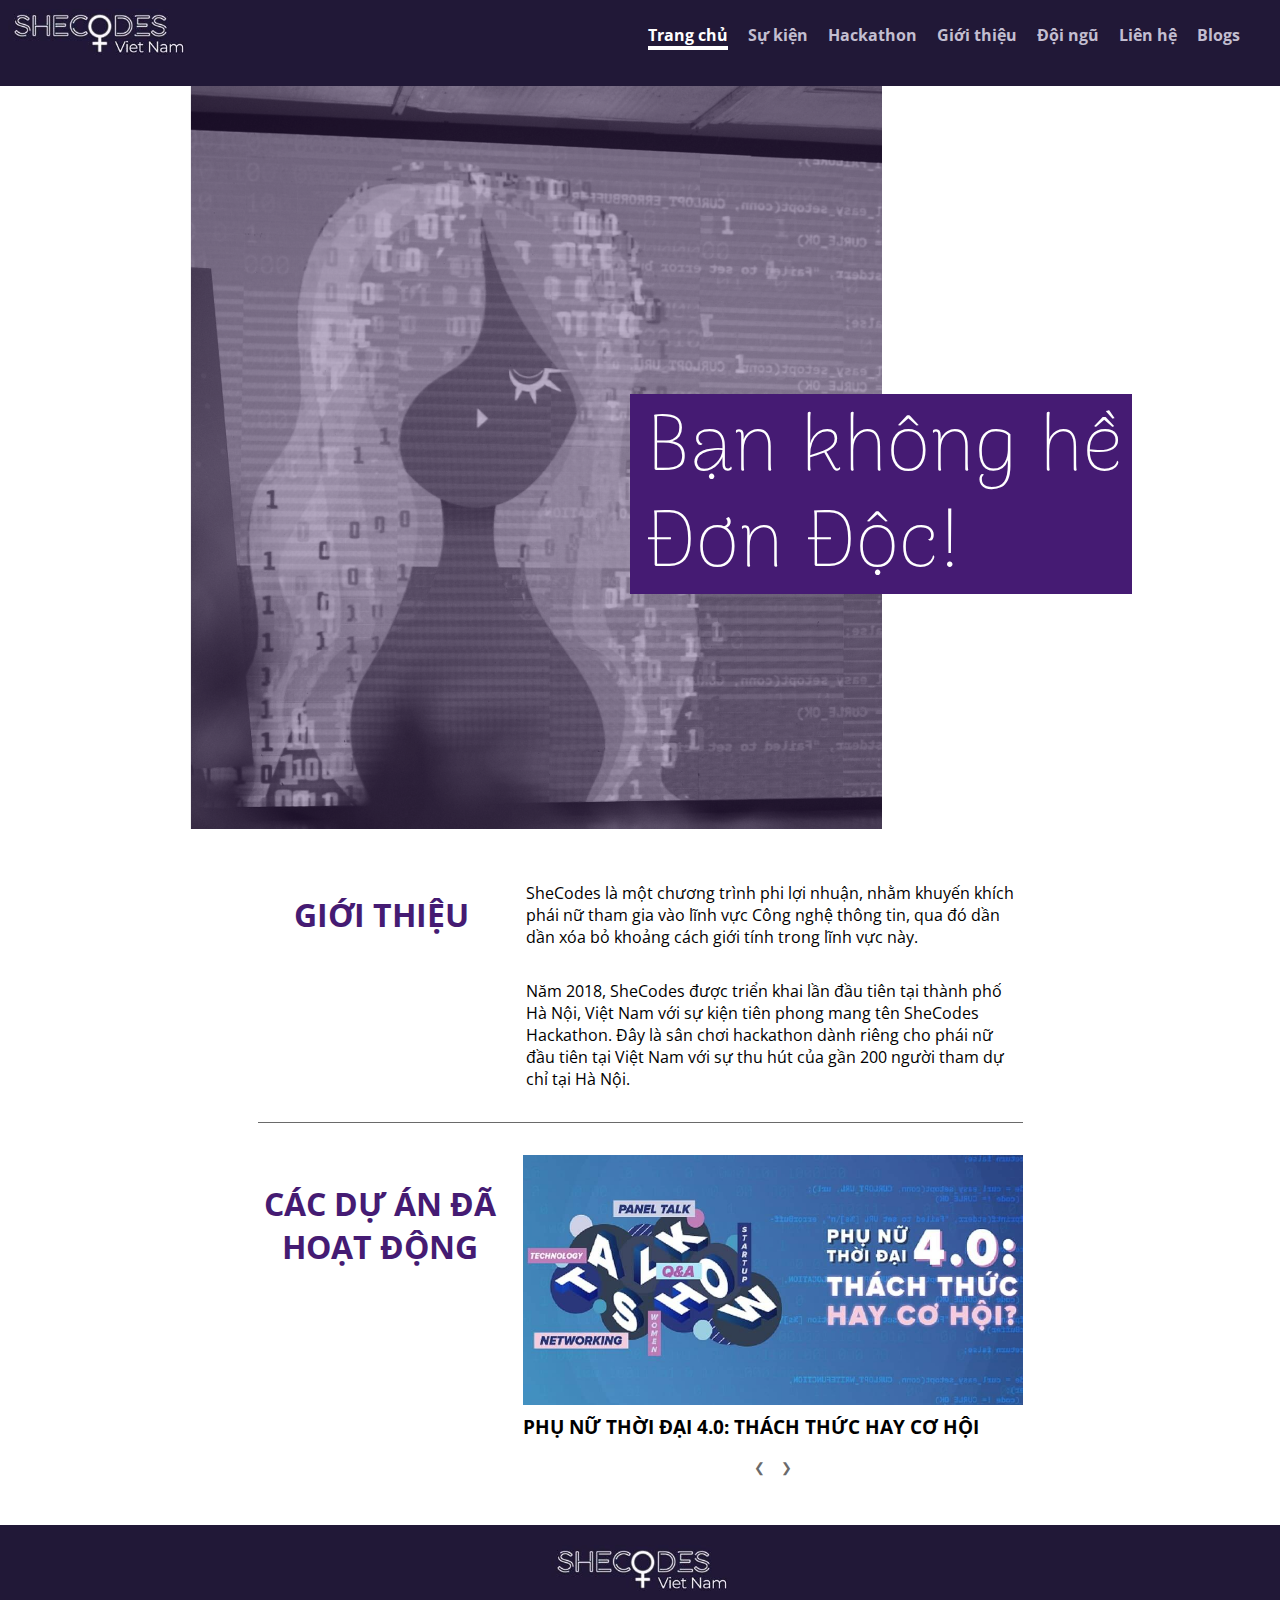
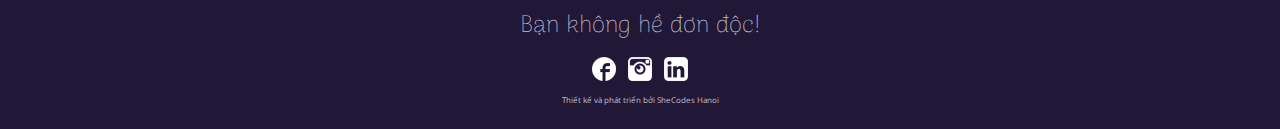
==== index.html @ 47c0db8f "SheCodes Homepage and Hackathon page" ====
<!DOCTYPE html>
<html lang="vi">
  <head>
    <meta charset="UTF-8">
    <meta name="author" content="SheCodes Vietnam">
    <meta name="description" content="SheCodes là một chương trình phi lợi nhuận, nhằm khuyến khích phái nữ tham gia vào lĩnh vực Công nghệ thông tin, qua đó dần dần xóa bỏ khoảng cách giới tính trong lĩnh vực này."> 
    <meta property="og:image" content="images/logo/logo_shecodesgirl.png">
    <meta property="og:description" content="SheCodes là một chương trình phi lợi nhuận, nhằm khuyến khích phái nữ tham gia vào lĩnh vực Công nghệ thông tin, qua đó dần dần xóa bỏ khoảng cách giới tính trong lĩnh vực này.">
    <meta property="og:title" content="SheCodes Vietnam">
    <meta name="viewport" content="width=device-width, initial-scale=1.0">
    <title>SheCodes Vietnam</title>
    <link rel="icon" href="images/logo/logo_shecodesgirl.ico" type="image/x-icon">
    <link rel="icon" href="images/logo/logo_shecodesgirl.ico" type="image/x-icon">
    <link rel="stylesheet" href="styles/styles.css">
    <link rel="stylesheet" href="styles/homepage/index.css">
    <link href="https://fonts.googleapis.com/css?family=Open+Sans:400,600,700&amp;display=swap" rel="stylesheet">
    <link href="https://fonts.googleapis.com/css?family=Arima+Madurai&display=swap" rel="stylesheet">
  </head>
  <body>
    <header>
      <img src="images/logo/logo-white.png" alt="SheCodes Logo">
      <nav role="navigation">
        <div class="menu-icon">
          <div class="menu-icon__bar"></div>
          <div class="menu-icon__bar"></div>
          <div class="menu-icon__bar"></div>
        </div>
        <ul class="menu">
          <li class="menu__item"><a href="#">Trang chủ</a></li>
          <li class="menu__item"><a href="">Sự kiện</a></li>
          <li class="menu__item"><a href="hackathon.html">Hackathon</a></li>
          <li class="menu__item"><a href="">Giới thiệu</a></li>
          <li class="menu__item"><a href="">Đội ngũ</a></li>
          <li class="menu__item"><a href="">Liên hệ</a></li>
          <li class="menu__item"><a href="">Blogs</a></li>
        </ul>
      </nav>
    </header>
    <main>
      <div class="quick-intro">
        <picture class="quick-intro__image">
          <source media="(max-width: 320px)" srcset="images/homepage/introduction/introduction-320w.png">
          <source media="(min-width: 321px)" srcset="images/homepage/introduction/introduction.png">
          <img src="images/homepage/introduction/introduction.png" alt="She thinks of code">
        </picture>
        <h1 class="quick-intro__header">Bạn không hề Đơn Độc!</h1>
      </div>
      <article>
        <h2>GIỚI THIỆU</h2>
        <p>SheCodes là một chương trình phi lợi nhuận, nhằm khuyến khích phái nữ tham gia vào lĩnh vực Công nghệ thông tin, qua đó dần dần xóa bỏ khoảng cách giới tính trong lĩnh vực này.</p>
        <p>Năm 2018, SheCodes được triển khai lần đầu tiên tại thành phố Hà Nội, Việt Nam với sự kiện tiên phong mang tên SheCodes Hackathon. Đây là sân chơi hackathon dành riêng cho phái nữ đầu tiên tại Việt Nam với sự thu hút của gần 200 người tham dự chỉ tại Hà Nội.</p>
      </article>
      <article aria-live="assertive" aria-atomic="true">
        <h2>CÁC DỰ ÁN ĐÃ HOẠT ĐỘNG</h2>
        <div class="slide-container" role="alert" aria-relevant="all">
          <div class="event-container">
            <div class="event active" aria-disabled="false">
              <img src="images/homepage/previous-events/talkshow_hanoi.jpg" alt="Talkshow Hanoi">
              <h3>PHỤ NỮ THỜI ĐẠI 4.0: THÁCH THỨC HAY CƠ HỘI</h3>
            </div>
            <div class="event" aria-disabled="true">
              <img src="images/homepage/previous-events/shecodes2018.png" alt="SheCodes Hackathon 2018">
              <h3>SHECODES HACKATHON 2018</h3>
            </div>
          </div>
          <div class="button-container">
            <button class="left">&#10094;</button>
            <button class="right">&#10095;</button>
          </div>
        </div>
      </article>
    </main>
    <footer>
      <img src="images/logo/logo-white.png" alt="SheCodes Logo">
      <h1>Bạn không hề đơn độc!</h1>
      <div>
        <a href="https://www.facebook.com/shecodesvietnam/" target="_blank"><img src="images/follow-us/facebook.png" alt="Follow Facebook"></a>
        <a href="https://www.instagram.com/shecodes.vietnam/?hl=en" target="_blank"><img src="images/follow-us/instagram.png" alt="Follow Instagram"></a>
        <a href="https://www.linkedin.com/company/shecodeshackathon/" target="_blank"><img src="images/follow-us/linkedin.png" alt="Follow LinkedIn"></a>
      </div>
      <p>Thiết kế và phát triển bởi SheCodes Hanoi</p>
    </footer>
    <script src="scripts/homepage/indexSlide.js" async></script>
    <script src="scripts/indexToggleMenu.js" async></script>
  </body>
</html>
---- styles/styles.css ----
@import url("https://fonts.googleapis.com/css?family=Lato");
@import url('https://fonts.googleapis.com/css?family=Arima+Madurai&display=swap');

body {
  margin: 0 0 0 0;
  font-family: 'Open Sans';
}

header {
  position: fixed;
  top: 0em;
  width: 100%;
  padding: 0.5rem;
  background-color: rgb(33, 24, 55);
}

nav {
  float: right;
  margin-right: 0.5em;
}

.menu-icon {
  margin-top: 0.5em;
  border: none;
  outline: none;
  background-color: inherit;
  font-family: inherit;
  margin: 0 1rem 0 0;
  z-index: 1000;
}

.menu-icon__bar {
  width: 30px;
  height: 5px;
  background-color: rgb(195, 190, 208);
  margin: 6px 0;
}

.menu {
  display: none;
  position: absolute;
  margin-top: 2.5em;
  margin-left: -18em;
  list-style-type: none;
  background-color: rgb(33, 24, 55);
  width: 100%;
  height: 100vh;
  padding: 1em 0 1em 1.5em;
}

.menu .menu__item {
  margin-bottom: 0.7rem;
}

.menu a {
  text-decoration: none;
  font-weight: bold;
  color: rgb(195, 190, 208);
}

.menu a[href="#"] {
  color: #ffffff;
  border-bottom: 0.3em solid #ffffff;
}

picture, img {
  max-width: 100%;
}

main {
  margin-top: 20px;
}

h1 {
  font-size: 2.5rem;
  font-family: 'Arima Madurai';
  font-weight: lighter;
  line-height: 1.2em;
  font-size: 2.5rem;
}

.quick-intro__header {
  position: absolute;
  margin-left: 0.4em;
  margin-top: -2em;
  background-color: #451B73;
  color: #ffffff;
  width: 80%;
  padding: 0.1em 0 0 0.2em;
  z-index: -1;
}

.quick-intro__image {
  position: relative;
  z-index: -2;
}

article {
  padding: 2em 0em 1em 0em;
  border-bottom: 1px solid #6A6A6A;
  width: 85%;
  margin: 0px auto;
}

article h2 {
  text-align: center;
  font-size: 2rem;
  color: #451B73;
}

article:last-child {
  border-bottom: none;
}

footer {
  background-color: rgb(33, 24, 55);
  text-align: center;
  padding: 1.2em 0 1em 0;
  color: rgb(195, 190, 208);
  margin-top: 2em;
}

footer h1 {
  font-size: 1.5rem;
}

footer p {
  font-size: 0.5em;
}

footer div {
  word-spacing: 0.5em;
}

@media screen and (max-width: 240px) {
  .quick-intro__header {
    font-size: 2rem;
  }
}

@media screen and (min-width: 375px) {
  .quick-intro__header {
    font-size: 3rem;
  }
}

@media screen and (min-width: 610px) {
  .quick-intro__header {
    font-size: 4rem;
  }
}

@media screen and (min-width: 690px) {
  .quick-intro__header {
    width: 38%;
    font-size: 5rem;
    margin-top: -5.5em;
    margin-left: 5.5em;
  }
}

@media screen and (min-width: 720px) {
  .menu {
    font-size: 0.7rem;
  }

  main {
    width: 720px;
    margin: 0 auto 0 auto;
  }

  article {
    display: grid;
    grid-template-columns: 1fr 2fr;
    column-gap: 20px;
  }

  article p {
    grid-column: 2;
  }

  .menu-icon {
    clear: right;
    display: none;
  }

  .menu {
    display: block;
    position: static;
    float: right;
    height: 100%;
    margin-left: 0em;
    margin-top: 0em;
  }

  .menu__item {
    display: inline;
    margin-right: 1em;
  }
}

@media screen and (min-width: 900px) {
  .menu {
    font-size: 1rem;
  }

  main {
    width: 900px;
    margin: 0 auto 0 auto;
  }
}
---- styles/homepage/index.css ----
.event {
  display: none;
  height: 14em;
}

.event * {
  display: block;
  margin: 0 auto 0 auto;
  max-width: 100%;
  width: 500px;
}

.event h3 {
  margin-top: 0.5em;
}

.active {
  display: block;
}

.button-container {
  text-align: center;
  margin-top: 0em;
}

.button-container button {
  background-color: #ffffff;
  outline: none;
  border: none;
  color: #6A6A6A;
}

@media screen and (max-width: 240px) {
  .button-container {
    margin-top: 1em;
  }
}

@media screen and (max-width: 400px) {
  .event img {
    height: 150px;
  }
}

@media screen and (min-width: 401px) {
  .event img {
    height: 200px;
  }

  .button-container {
    padding-top: 2.5em;
  }
}

@media screen and (min-width: 500px) {
  .event img {
    height: 250px;
  }

  .button-container button {
    margin-top: 3em;
  }
}
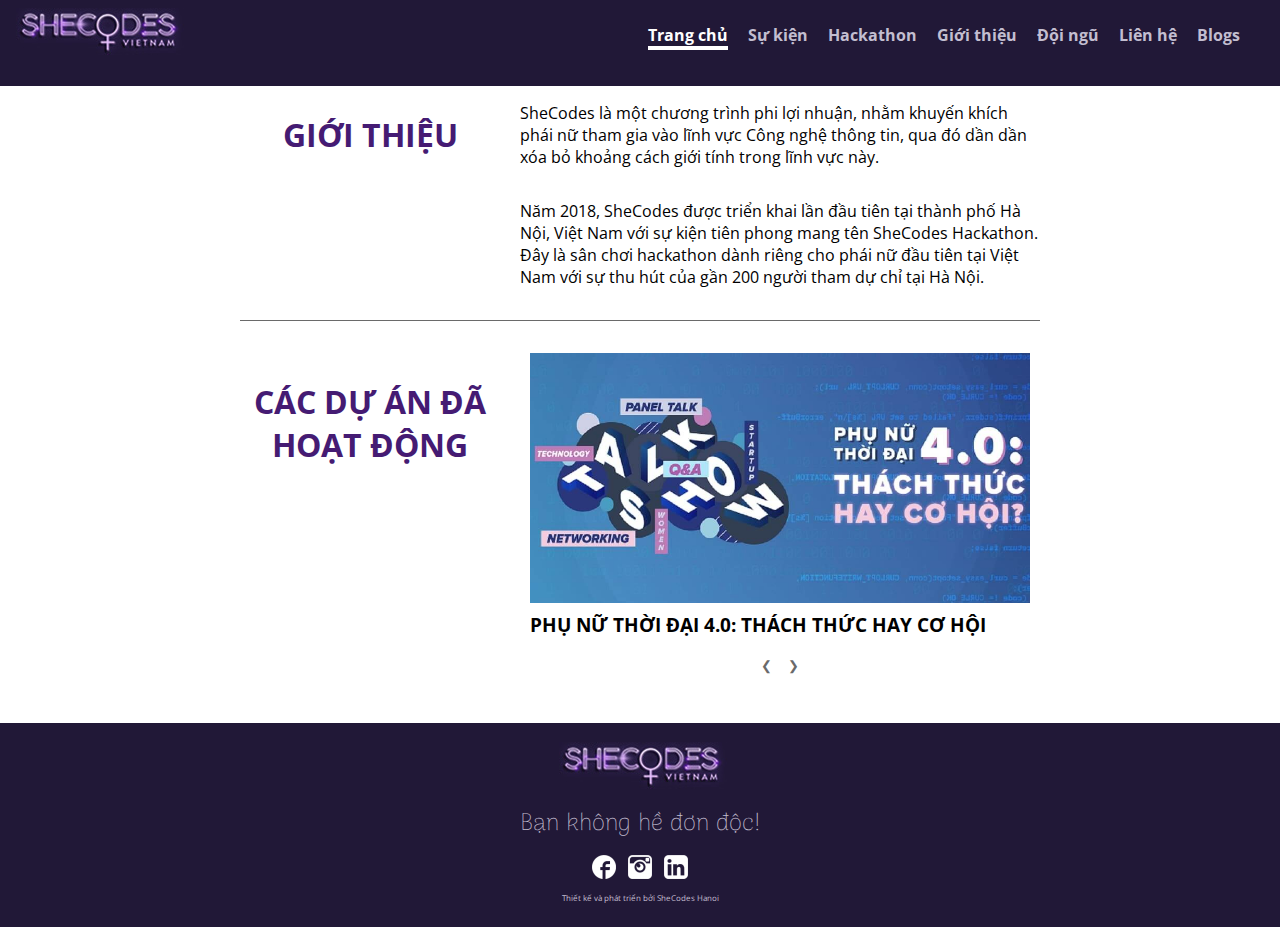
==== commit fd2c0b03: "Add event page" ====
--- a/index.html
+++ b/index.html
@@ -10,7 +10,6 @@
     <meta name="viewport" content="width=device-width, initial-scale=1.0">
     <title>SheCodes Vietnam</title>
     <link rel="icon" href="images/logo/logo_shecodesgirl.ico" type="image/x-icon">
-    <link rel="icon" href="images/logo/logo_shecodesgirl.ico" type="image/x-icon">
     <link rel="stylesheet" href="styles/styles.css">
     <link rel="stylesheet" href="styles/homepage/index.css">
     <link href="https://fonts.googleapis.com/css?family=Open+Sans:400,600,700&amp;display=swap" rel="stylesheet">
@@ -18,16 +17,16 @@
   </head>
   <body>
     <header>
-      <img src="images/logo/logo-white.png" alt="SheCodes Logo">
+      <img src="images/logo/logo-2020.jpg" alt="SheCodes Logo">
       <nav role="navigation">
-        <div class="menu-icon">
+        <div class="menu-icon" role="button">
           <div class="menu-icon__bar"></div>
           <div class="menu-icon__bar"></div>
           <div class="menu-icon__bar"></div>
         </div>
         <ul class="menu">
           <li class="menu__item"><a href="#">Trang chủ</a></li>
-          <li class="menu__item"><a href="">Sự kiện</a></li>
+          <li class="menu__item"><a href="events.html">Sự kiện</a></li>
           <li class="menu__item"><a href="hackathon.html">Hackathon</a></li>
           <li class="menu__item"><a href="">Giới thiệu</a></li>
           <li class="menu__item"><a href="">Đội ngũ</a></li>
@@ -40,25 +39,25 @@
       <div class="quick-intro">
         <picture class="quick-intro__image">
           <source media="(max-width: 320px)" srcset="images/homepage/introduction/introduction-320w.png">
-          <source media="(min-width: 321px)" srcset="images/homepage/introduction/introduction.png">
-          <img src="images/homepage/introduction/introduction.png" alt="She thinks of code">
+          <source media="(min-width: 321px)" srcset="images/homepage/introduction/introduction.jpg">
+          <img src="images/homepage/introduction/introduction.jpg" alt="She thinks of code">
         </picture>
         <h1 class="quick-intro__header">Bạn không hề Đơn Độc!</h1>
       </div>
-      <article>
+      <article role="article">
         <h2>GIỚI THIỆU</h2>
         <p>SheCodes là một chương trình phi lợi nhuận, nhằm khuyến khích phái nữ tham gia vào lĩnh vực Công nghệ thông tin, qua đó dần dần xóa bỏ khoảng cách giới tính trong lĩnh vực này.</p>
         <p>Năm 2018, SheCodes được triển khai lần đầu tiên tại thành phố Hà Nội, Việt Nam với sự kiện tiên phong mang tên SheCodes Hackathon. Đây là sân chơi hackathon dành riêng cho phái nữ đầu tiên tại Việt Nam với sự thu hút của gần 200 người tham dự chỉ tại Hà Nội.</p>
       </article>
-      <article aria-live="assertive" aria-atomic="true">
+      <article role="article" aria-live="assertive" aria-atomic="true">
         <h2>CÁC DỰ ÁN ĐÃ HOẠT ĐỘNG</h2>
         <div class="slide-container" role="alert" aria-relevant="all">
           <div class="event-container">
-            <div class="event active" aria-disabled="false">
+            <div class="event active" aria-hidden="false">
               <img src="images/homepage/previous-events/talkshow_hanoi.jpg" alt="Talkshow Hanoi">
               <h3>PHỤ NỮ THỜI ĐẠI 4.0: THÁCH THỨC HAY CƠ HỘI</h3>
             </div>
-            <div class="event" aria-disabled="true">
+            <div class="event" aria-hidden="true">
               <img src="images/homepage/previous-events/shecodes2018.png" alt="SheCodes Hackathon 2018">
               <h3>SHECODES HACKATHON 2018</h3>
             </div>
@@ -71,7 +70,7 @@
       </article>
     </main>
     <footer>
-      <img src="images/logo/logo-white.png" alt="SheCodes Logo">
+      <img src="images/logo/logo-2020.jpg" alt="SheCodes Logo">
       <h1>Bạn không hề đơn độc!</h1>
       <div>
         <a href="https://www.facebook.com/shecodesvietnam/" target="_blank"><img src="images/follow-us/facebook.png" alt="Follow Facebook"></a>
--- a/styles/styles.css
+++ b/styles/styles.css
@@ -12,6 +12,7 @@
   width: 100%;
   padding: 0.5rem;
   background-color: rgb(33, 24, 55);
+  z-index: 1000;
 }
 
 nav {
@@ -63,7 +64,7 @@
   border-bottom: 0.3em solid #ffffff;
 }
 
-picture, img {
+picture, img, video {
   max-width: 100%;
 }
 
@@ -77,6 +78,10 @@
   font-weight: lighter;
   line-height: 1.2em;
   font-size: 2.5rem;
+}
+
+.quick-intro {
+  margin-top: 3.5em;
 }
 
 .quick-intro__header {
@@ -95,6 +100,17 @@
   z-index: -2;
 }
 
+.breadcrumb {
+  font-weight: bold;
+  color: #6A6A6A;
+  text-align: left;
+  margin: 1.5em 0em 0em 1em;
+}
+
+.breadcrumb__focus {
+  color: #451B73;
+}
+
 article {
   padding: 2em 0em 1em 0em;
   border-bottom: 1px solid #6A6A6A;
@@ -142,20 +158,41 @@
   .quick-intro__header {
     font-size: 3rem;
   }
+
+  .breadcrumb {
+    margin-left: 1.25em;
+  }
+}
+
+@media screen and (min-width: 400px) {
+  .quick-intro {
+    text-align: center;
+    width: 100%;
+    margin: 0 auto 0 auto;
+  }
+
+  .quick-intro__image {
+    display: block;
+  }
+
+  .quick-intro__header {
+    text-align: left;
+  }
 }
 
 @media screen and (min-width: 610px) {
   .quick-intro__header {
     font-size: 4rem;
   }
+
+  .breadcrumb {
+    margin: 2em 0em 0em 1.6em;
+  }
 }
 
 @media screen and (min-width: 690px) {
   .quick-intro__header {
-    width: 38%;
-    font-size: 5rem;
-    margin-top: -5.5em;
-    margin-left: 5.5em;
+    width: 500px;
   }
 }
 
@@ -165,11 +202,11 @@
   }
 
   main {
+    margin: 0 auto 0 auto;
+  }
+
+  article {
     width: 720px;
-    margin: 0 auto 0 auto;
-  }
-
-  article {
     display: grid;
     grid-template-columns: 1fr 2fr;
     column-gap: 20px;
@@ -199,13 +236,43 @@
   }
 }
 
-@media screen and (min-width: 900px) {
+@media screen and (min-width: 928px) {
+  .quick-intro__header {
+    font-size: 6rem;
+    width: 700px;
+  }
+
+  .breadcrumb {
+    margin: 3em 0em 0em 2.4em;
+  }
+
+  .quick-intro {
+    margin-bottom: 2em;
+  }
+
   .menu {
     font-size: 1rem;
   }
 
-  main {
-    width: 900px;
-    margin: 0 auto 0 auto;
+  article {
+    width: 800px;
+  }
+}
+
+@media screen and (min-width: 1415px) {
+  .quick-intro__header {
+    margin-left: 1em;
+  }
+
+  .breadcrumb {
+    margin-left: 6em;
+  }
+
+  .quick-intro {
+    margin-top: -12em;
+  }
+
+  article {
+    width: 1000px;
   }
 }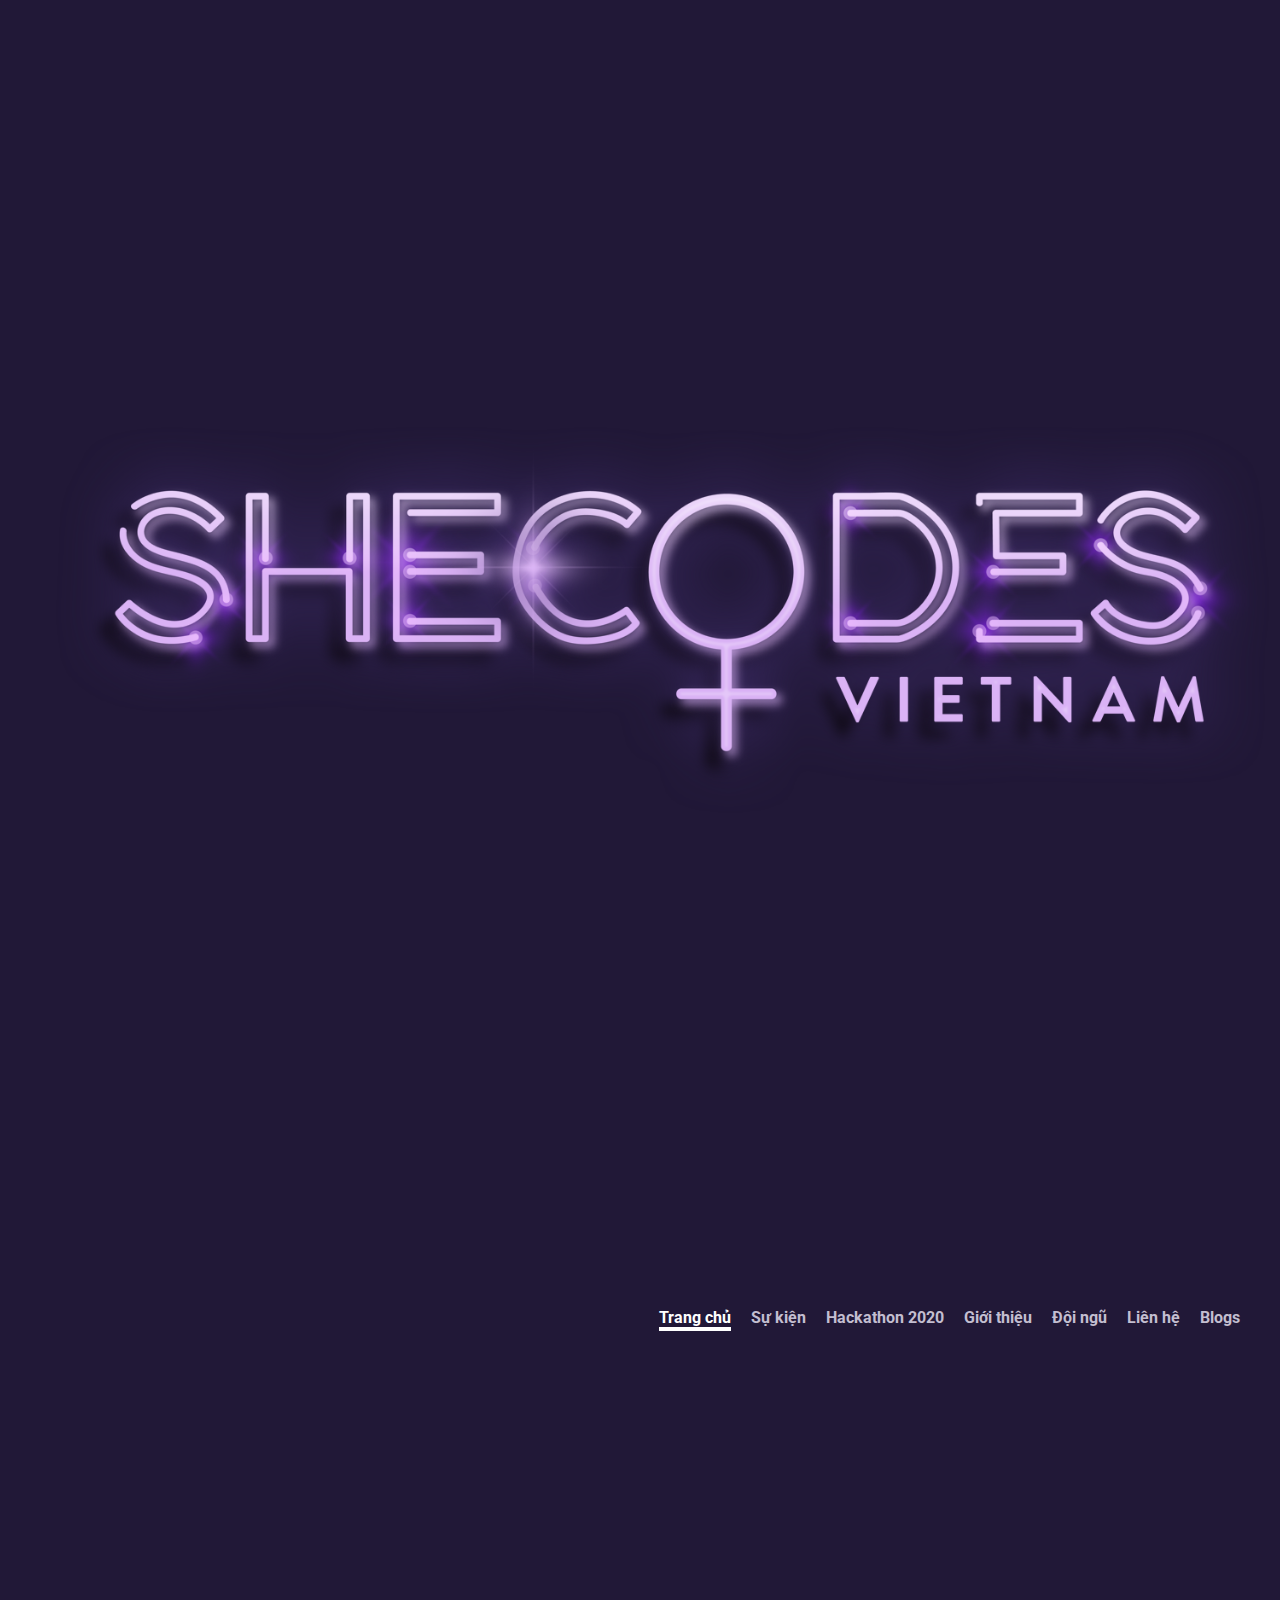
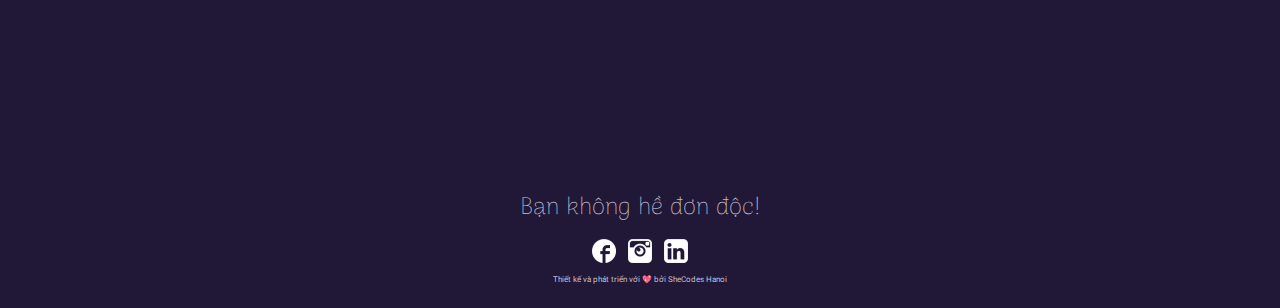
==== commit 9ed06d26: "Notify about 2020 events" ====
--- a/index.html
+++ b/index.html
@@ -3,21 +3,22 @@
   <head>
     <meta charset="UTF-8">
     <meta name="author" content="SheCodes Vietnam">
-    <meta name="description" content="SheCodes là một chương trình phi lợi nhuận, nhằm khuyến khích phái nữ tham gia vào lĩnh vực Công nghệ thông tin, qua đó dần dần xóa bỏ khoảng cách giới tính trong lĩnh vực này."> 
+    <meta name="description" content="SheCodes Vietnam là một chương trình phi lợi nhuận, nhằm khuyến khích phái nữ tham gia vào lĩnh vực Công nghệ thông tin, qua đó dần dần xóa bỏ khoảng cách giới tính trong lĩnh vực này."> 
     <meta property="og:image" content="images/logo/logo_shecodesgirl.png">
-    <meta property="og:description" content="SheCodes là một chương trình phi lợi nhuận, nhằm khuyến khích phái nữ tham gia vào lĩnh vực Công nghệ thông tin, qua đó dần dần xóa bỏ khoảng cách giới tính trong lĩnh vực này.">
+    <meta property="og:description" content="SheCodes Vietnam là một chương trình phi lợi nhuận, nhằm khuyến khích phái nữ tham gia vào lĩnh vực Công nghệ thông tin, qua đó dần dần xóa bỏ khoảng cách giới tính trong lĩnh vực này.">
     <meta property="og:title" content="SheCodes Vietnam">
     <meta name="viewport" content="width=device-width, initial-scale=1.0">
     <title>SheCodes Vietnam</title>
     <link rel="icon" href="images/logo/logo_shecodesgirl.ico" type="image/x-icon">
+    <link href="https://fonts.googleapis.com/css?family=Open+Sans:400,600,700&amp;display=swap" rel="stylesheet">
+    <link href="https://fonts.googleapis.com/css?family=Arima+Madurai&display=swap" rel="stylesheet">
+    <link href="https://fonts.googleapis.com/css?family=Roboto&display=swap" rel="stylesheet">
     <link rel="stylesheet" href="styles/styles.css">
     <link rel="stylesheet" href="styles/homepage/index.css">
-    <link href="https://fonts.googleapis.com/css?family=Open+Sans:400,600,700&amp;display=swap" rel="stylesheet">
-    <link href="https://fonts.googleapis.com/css?family=Arima+Madurai&display=swap" rel="stylesheet">
   </head>
   <body>
     <header>
-      <img src="images/logo/logo-2020.jpg" alt="SheCodes Logo">
+      <img src="images/logo/logo-2020.png" alt="SheCodes Logo">
       <nav role="navigation">
         <div class="menu-icon" role="button">
           <div class="menu-icon__bar"></div>
@@ -27,7 +28,7 @@
         <ul class="menu">
           <li class="menu__item"><a href="#">Trang chủ</a></li>
           <li class="menu__item"><a href="events.html">Sự kiện</a></li>
-          <li class="menu__item"><a href="hackathon.html">Hackathon</a></li>
+          <li class="menu__item"><a href="hackathon.html">Hackathon 2020</a></li>
           <li class="menu__item"><a href="">Giới thiệu</a></li>
           <li class="menu__item"><a href="">Đội ngũ</a></li>
           <li class="menu__item"><a href="">Liên hệ</a></li>
@@ -42,44 +43,68 @@
           <source media="(min-width: 321px)" srcset="images/homepage/introduction/introduction.jpg">
           <img src="images/homepage/introduction/introduction.jpg" alt="She thinks of code">
         </picture>
-        <h1 class="quick-intro__header">Bạn không hề Đơn Độc!</h1>
+        <h1 class="quick-intro__header">Bạn không hề đơn độc!</h1>
       </div>
       <article role="article">
         <h2>GIỚI THIỆU</h2>
-        <p>SheCodes là một chương trình phi lợi nhuận, nhằm khuyến khích phái nữ tham gia vào lĩnh vực Công nghệ thông tin, qua đó dần dần xóa bỏ khoảng cách giới tính trong lĩnh vực này.</p>
-        <p>Năm 2018, SheCodes được triển khai lần đầu tiên tại thành phố Hà Nội, Việt Nam với sự kiện tiên phong mang tên SheCodes Hackathon. Đây là sân chơi hackathon dành riêng cho phái nữ đầu tiên tại Việt Nam với sự thu hút của gần 200 người tham dự chỉ tại Hà Nội.</p>
+        <div class="about">
+          <p><strong>SheCodes Vietnam</strong> là một chương trình phi lợi nhuận, nhằm khuyến khích phái nữ tham gia vào lĩnh vực Công nghệ thông tin, qua đó dần dần xóa bỏ khoảng cách giới tính trong lĩnh vực này.</p>
+          <p>Năm 2018, SheCodes được triển khai lần đầu tiên tại thành phố Hà Nội, Việt Nam với sự kiện tiên phong mang tên SheCodes Hackathon. Đây là sân chơi hackathon dành riêng cho phái nữ đầu tiên tại Việt Nam với sự thu hút của gần 200 người tham dự chỉ tại Hà Nội.</p>
+        </div>
+        <img class="about-image" src="images/homepage/introduction/logo_shecodesgirl.png" alt="SheCodes Vietnam Logo">
       </article>
-      <article role="article" aria-live="assertive" aria-atomic="true">
-        <h2>CÁC DỰ ÁN ĐÃ HOẠT ĐỘNG</h2>
-        <div class="slide-container" role="alert" aria-relevant="all">
+      <article role="article">
+        <h2>ĐIỂM NỔI BẬT</h2>
+        <div class="featured-events" aria-live="assertive" aria-atomic="true">
           <div class="event-container">
-            <div class="event active" aria-hidden="false">
-              <img src="images/homepage/previous-events/talkshow_hanoi.jpg" alt="Talkshow Hanoi">
-              <h3>PHỤ NỮ THỜI ĐẠI 4.0: THÁCH THỨC HAY CƠ HỘI</h3>
+            <div class="event" aria-hidden="false">
+              <h3>LỚP PRECODING MIỄN PHÍ</h3>
+              <p>Trước sự kiện chính, SheCodes đã cung cấp một lớp học precoding miễn phí kéo dài hai ngày để chuẩn bị tốt nhất cho các ứng viên cũng như khán giả nói chung quan tâm đến lập trình. Lớp học nhằm trang bị cho người tham gia kiến thức cơ bản về HTML, CSS, JavaScripts và các khung liên quan. Kết thúc lớp học, sinh viên đã có thể hoàn thành một sản phẩm nhỏ của riêng mình.</p>
             </div>
             <div class="event" aria-hidden="true">
-              <img src="images/homepage/previous-events/shecodes2018.png" alt="SheCodes Hackathon 2018">
-              <h3>SHECODES HACKATHON 2018</h3>
+              <h3>SHECODES HACKATHON</h3>
+              <p>
+              Trong thời gian chẵn, để tăng cơ hội cho người tham gia kết nối và học hỏi từ những phụ nữ thành công khác trong lĩnh vực công nghệ, chương trình Sự kiện bao gồm các phần sau:
+                <ul>
+                  <li>Không gian hack truyền thống</li>
+                  <li>Chương trình hội thảo & thảo luận với các diễn giả</li>
+                  <li>Không gian mạng</li>
+                  <li>Hội thảo</li>
+                </ul>
+              </p>
+            </div>
+            <div class="event" aria-hidden="true">
+              <h3>TALKSHOW PHỤ NỮ TRONG TECH &amp; PHỤ NỮ TRONG THƯƠNG MẠI ĐIỆN TỬ</h3>
+              <p>Các nữ khách mời hiện đang làm việc trong lĩnh
+              vực công nghệ đã đến để chia sẻ kinh nghiệm của
+              họ với những người tham gia. Họ trả lời các câu hỏi
+              liên quan đến các cuộc đấu tranh mà phụ nữ phải
+              đối mặt khi bắt đầu khởi nghiệp công nghệ và tại
+              sao họ nghĩ phụ nữ nên bắt kịp công nghệ trong
+              thời đại kỹ thuật số này.</p>
+            </div>
+            <div class="event" aria-hidden="true">
+              <h3>KHÔNG GIAN MẠNG VÀ CÁC HỘI THẢO KHÁC</h3>
+              <p>Nhiều hội thảo đã được tổ chức để dạy kỹ năng mã hóa cơ bản cho người tham gia và giúp họ xây dựng các sản phẩm của họ, như: giới thiệu về HTML và CSS, lập trình cơ bản
+              với JavaScript và React Native, xây dựng bố cục web với Pingendo, Điện toán đám mây
+              với AWS. Hội thảo được tổ chức bởi các công ty, đối tác và cá nhân có chuyên môn trong
+              chủ đề được chọn.</p>
             </div>
           </div>
-          <div class="button-container">
-            <button class="left">&#10094;</button>
-            <button class="right">&#10095;</button>
-          </div>
         </div>
+        <a href="events.html"><button class="explore-btn">Tìm hiểu thêm về sự kiện <i class="arrow right"></i></button></a>
       </article>
     </main>
     <footer>
-      <img src="images/logo/logo-2020.jpg" alt="SheCodes Logo">
+      <img src="images/logo/logo-2020.png" alt="SheCodes Logo">
       <h1>Bạn không hề đơn độc!</h1>
       <div>
         <a href="https://www.facebook.com/shecodesvietnam/" target="_blank"><img src="images/follow-us/facebook.png" alt="Follow Facebook"></a>
         <a href="https://www.instagram.com/shecodes.vietnam/?hl=en" target="_blank"><img src="images/follow-us/instagram.png" alt="Follow Instagram"></a>
         <a href="https://www.linkedin.com/company/shecodeshackathon/" target="_blank"><img src="images/follow-us/linkedin.png" alt="Follow LinkedIn"></a>
       </div>
-      <p>Thiết kế và phát triển bởi SheCodes Hanoi</p>
+      <p>Thiết kế và phát triển với &#x1F496; bởi SheCodes Hanoi</p>
     </footer>
-    <script src="scripts/homepage/indexSlide.js" async></script>
     <script src="scripts/indexToggleMenu.js" async></script>
   </body>
 </html>--- a/styles/styles.css
+++ b/styles/styles.css
@@ -1,9 +1,10 @@
 @import url("https://fonts.googleapis.com/css?family=Lato");
 @import url('https://fonts.googleapis.com/css?family=Arima+Madurai&display=swap');
+@import url('https://fonts.googleapis.com/css?family=Roboto&display=swap');
 
 body {
   margin: 0 0 0 0;
-  font-family: 'Open Sans';
+  font-family: 'Roboto', sans-serif;
 }
 
 header {
@@ -13,6 +14,10 @@
   padding: 0.5rem;
   background-color: rgb(33, 24, 55);
   z-index: 1000;
+}
+
+a {
+  text-decoration: none;
 }
 
 nav {
@@ -54,7 +59,6 @@
 }
 
 .menu a {
-  text-decoration: none;
   font-weight: bold;
   color: rgb(195, 190, 208);
 }
@@ -62,6 +66,10 @@
 .menu a[href="#"] {
   color: #ffffff;
   border-bottom: 0.3em solid #ffffff;
+}
+
+.menu a:hover {
+  color: #ffffff;
 }
 
 picture, img, video {
@@ -112,20 +120,39 @@
 }
 
 article {
-  padding: 2em 0em 1em 0em;
-  border-bottom: 1px solid #6A6A6A;
-  width: 85%;
-  margin: 0px auto;
+  margin: 150px auto 0px auto;
+  padding-top: 5px;
+}
+
+article h3 {
+  font-size: 1.25rem;
+  color: black;
+  border-left: 4px solid black;
+  padding-left: 10px;
+}
+
+article h4 {
+  font-size: 1.2rem;
+}
+
+article h5 {
+  font-size: 1rem;
 }
 
 article h2 {
   text-align: center;
-  font-size: 2rem;
+  font-size: 2.5rem;
   color: #451B73;
+  margin: 0 1em 0.5em 1em;
 }
 
 article:last-child {
   border-bottom: none;
+}
+
+iframe {
+  display: block;
+  margin: 0 auto;
 }
 
 footer {
@@ -148,6 +175,47 @@
   word-spacing: 0.5em;
 }
 
+i {
+  border: solid black;
+  border-width: 0 5px 5px 0;
+  display: inline-block;
+  padding: 3px;
+}
+
+.down {
+  transform: rotate(45deg);
+  -webkit-transform: rotate(45deg);
+}
+
+.up {
+  transform: rotate(-135deg);
+  -webkit-transform: rotate(-135deg);
+}
+
+.right {
+  transform: rotate(-45deg);
+  -webkit-transform: rotate(-45deg);
+}
+
+::-webkit-scrollbar {
+  width: 20px;
+}
+
+::-webkit-scrollbar-track {
+  box-shadow: inset 0 0 11px #6A6A6A; 
+  background: rgb(195, 190, 208);
+}
+ 
+::-webkit-scrollbar-thumb {
+  background: linear-gradient(180deg, rgb(33, 24, 55), #451B73);
+  box-shadow: inset 2px 2px 2px hsla(0,0%,100%,.25), inset -2px -2px 2px rgba(0,0,0,.25);
+  border-radius: 10px;
+}
+
+::-webkit-scrollbar-thumb:hover {
+  background: rgb(33, 24, 55); 
+}
+
 @media screen and (max-width: 240px) {
   .quick-intro__header {
     font-size: 2rem;
@@ -156,7 +224,7 @@
 
 @media screen and (min-width: 375px) {
   .quick-intro__header {
-    font-size: 3rem;
+    font-size: 2em;
   }
 
   .breadcrumb {
@@ -180,11 +248,17 @@
   }
 }
 
+@media screen and (min-width: 407px) {
+  .quick-intro__header {
+    font-size: 3rem;
+  }
+}
+
 @media screen and (min-width: 610px) {
   .quick-intro__header {
     font-size: 4rem;
   }
-
+  
   .breadcrumb {
     margin: 2em 0em 0em 1.6em;
   }
@@ -196,24 +270,17 @@
   }
 }
 
-@media screen and (min-width: 720px) {
+@media screen and (min-width: 900px) {
   .menu {
     font-size: 0.7rem;
   }
 
-  main {
+  .quick-intro {
+    grid-column: 1 / 3;
+  }
+
+  article {
     margin: 0 auto 0 auto;
-  }
-
-  article {
-    width: 720px;
-    display: grid;
-    grid-template-columns: 1fr 2fr;
-    column-gap: 20px;
-  }
-
-  article p {
-    grid-column: 2;
   }
 
   .menu-icon {
@@ -237,6 +304,10 @@
 }
 
 @media screen and (min-width: 928px) {
+  h2 {
+    font-size: 4rem !important;
+  }
+
   .quick-intro__header {
     font-size: 6rem;
     width: 700px;
@@ -253,10 +324,6 @@
   .menu {
     font-size: 1rem;
   }
-
-  article {
-    width: 800px;
-  }
 }
 
 @media screen and (min-width: 1415px) {
@@ -271,8 +338,4 @@
   .quick-intro {
     margin-top: -12em;
   }
-
-  article {
-    width: 1000px;
-  }
 }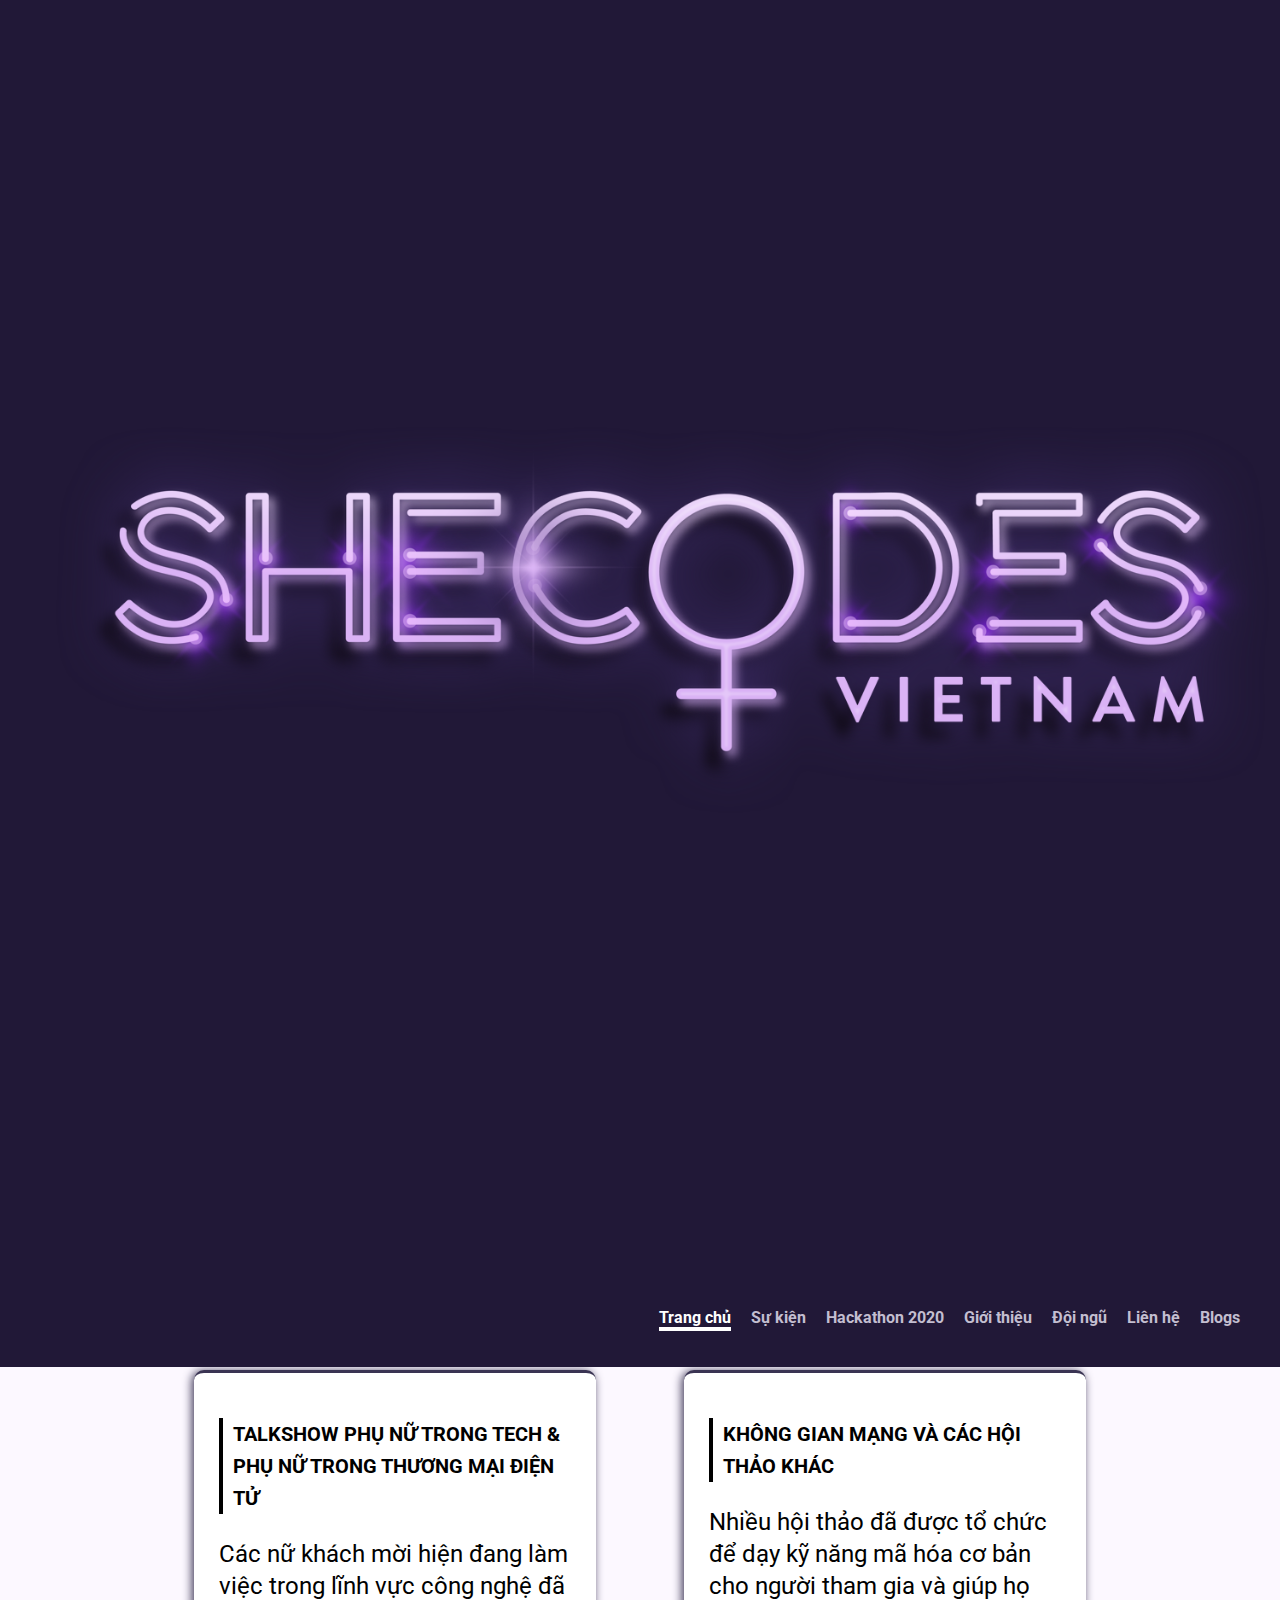
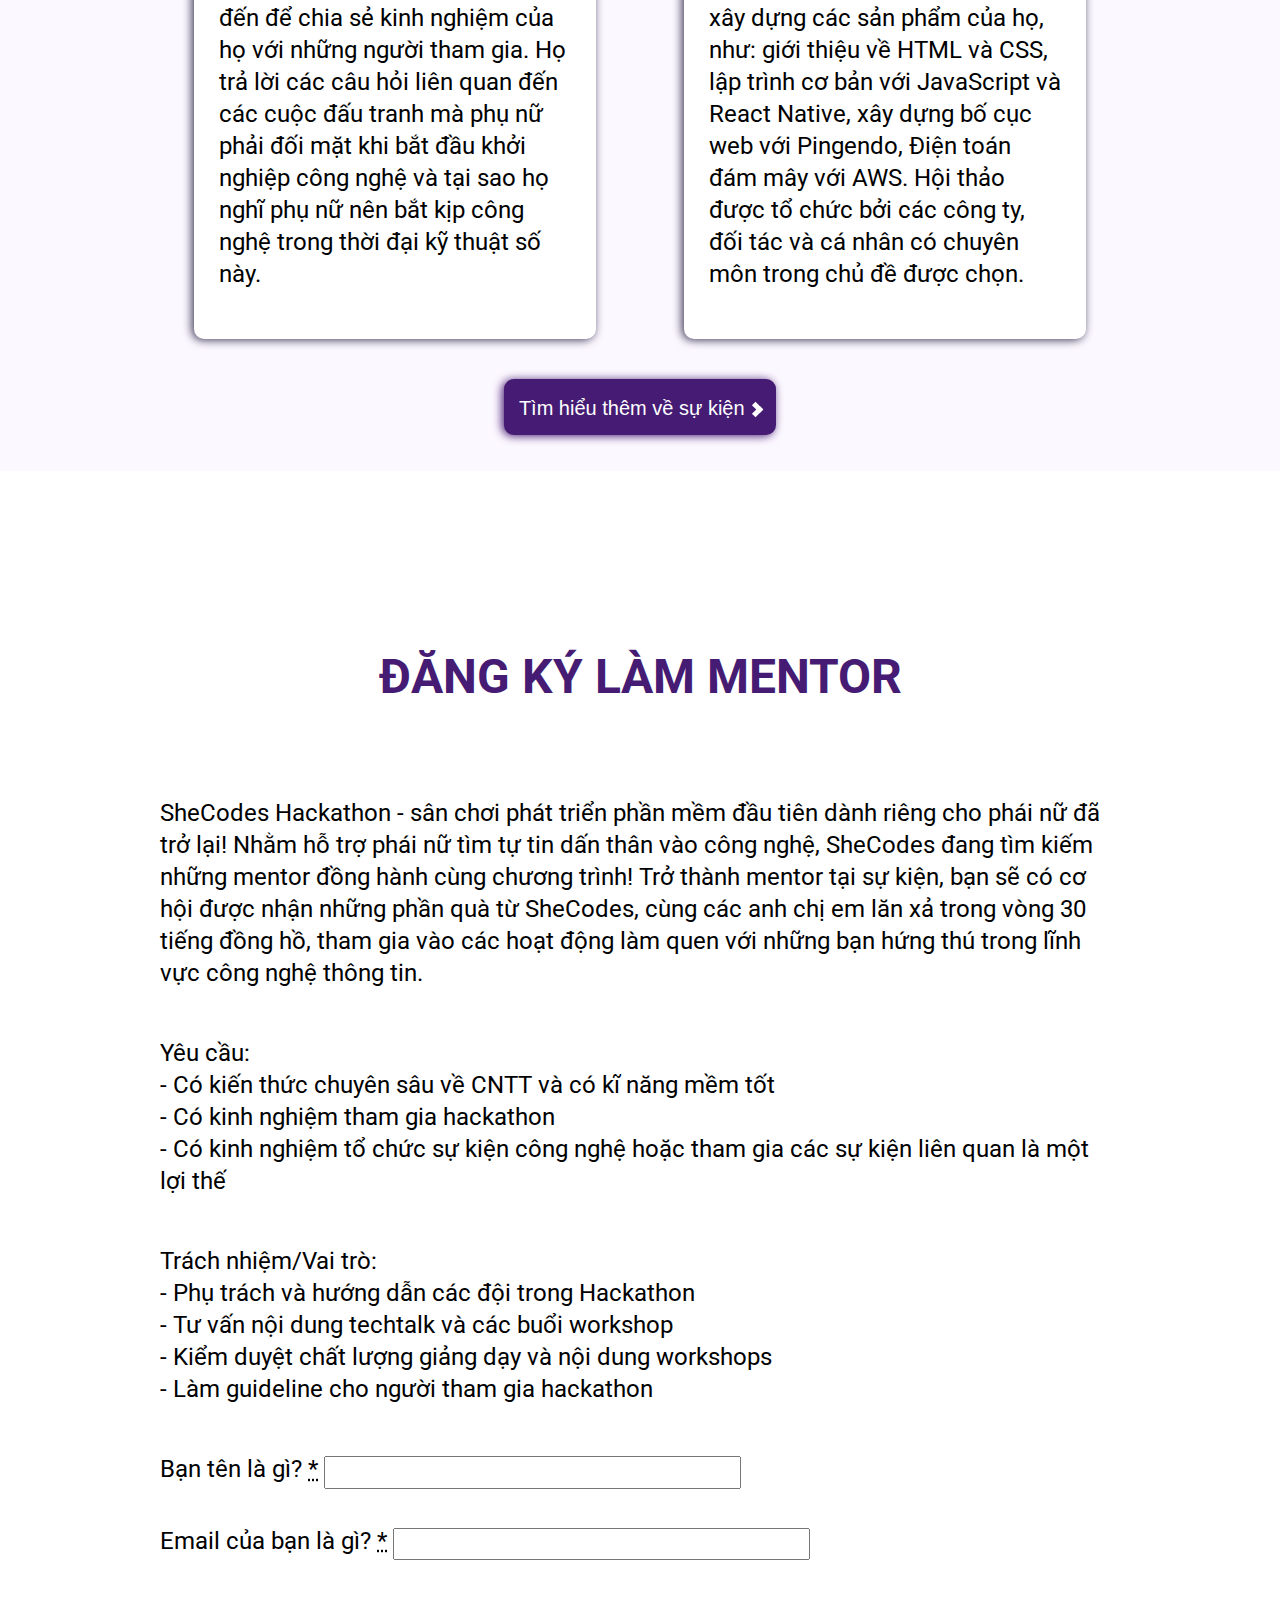
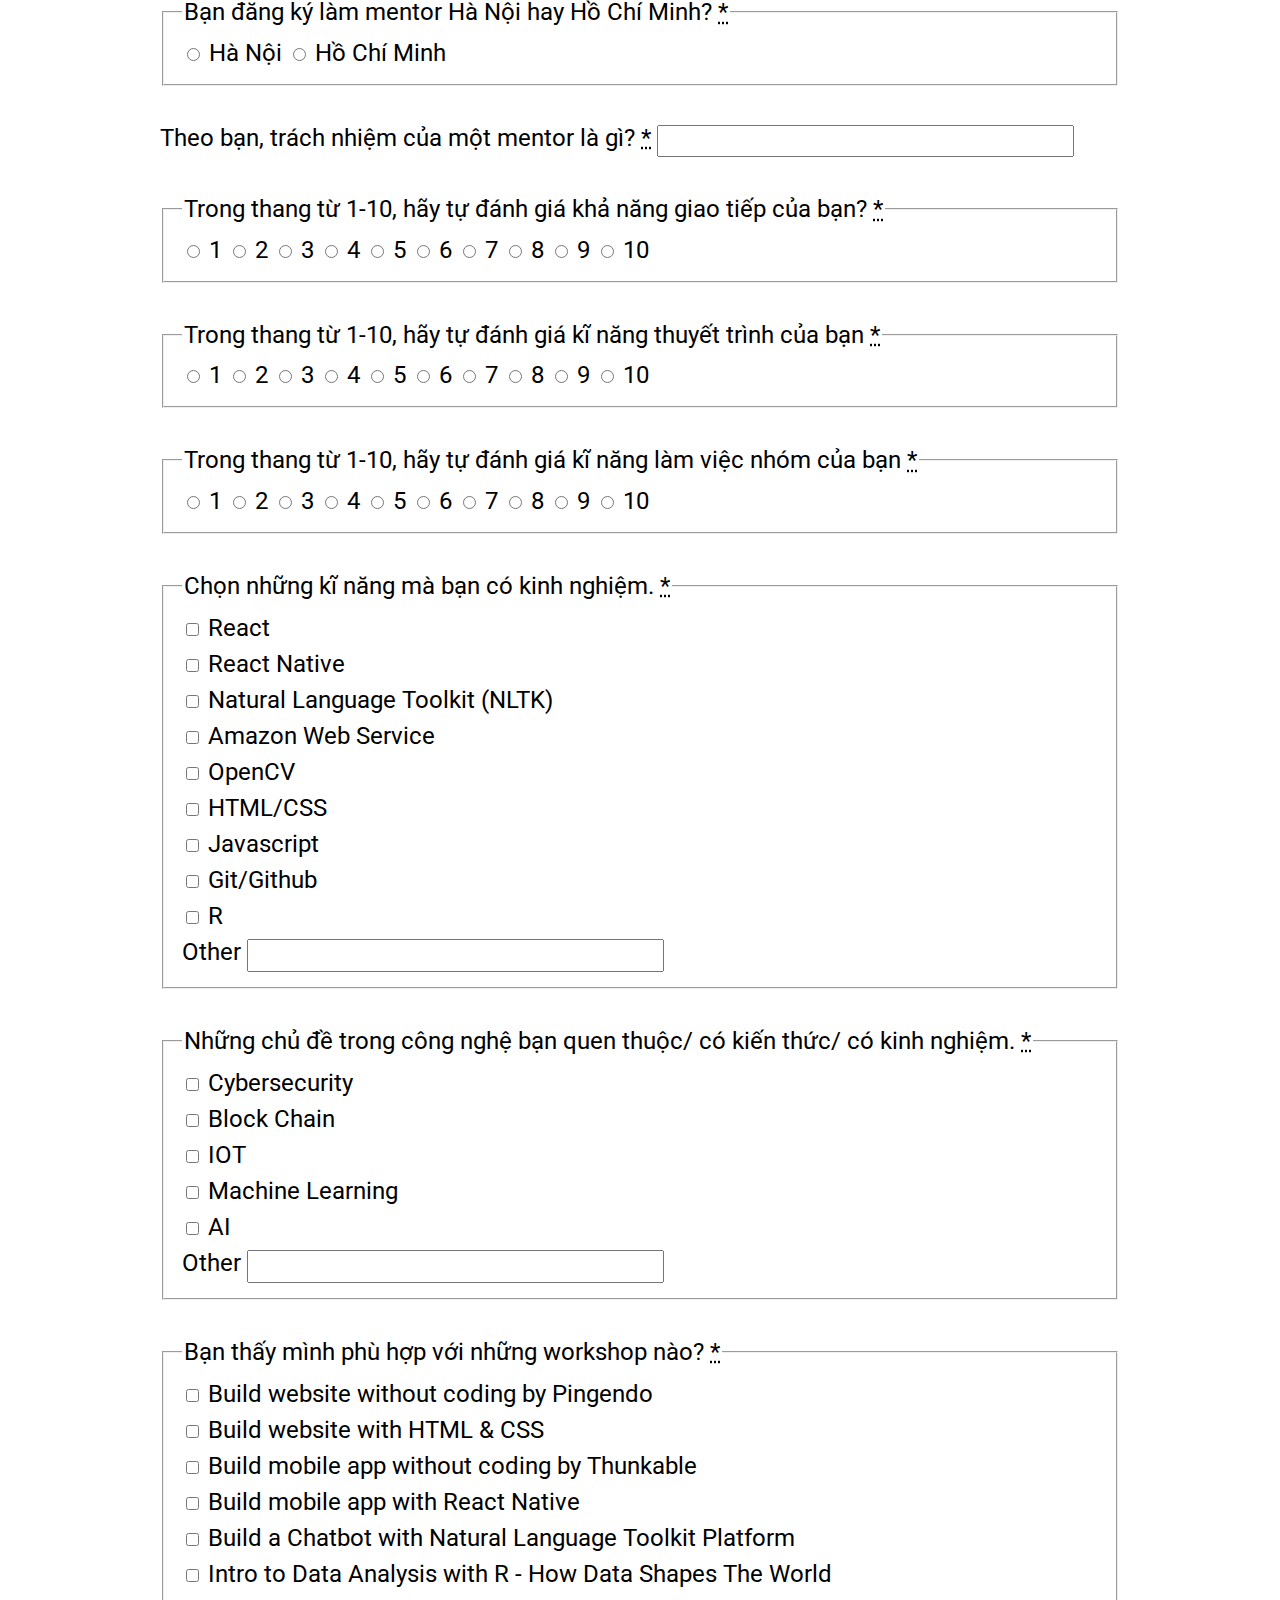
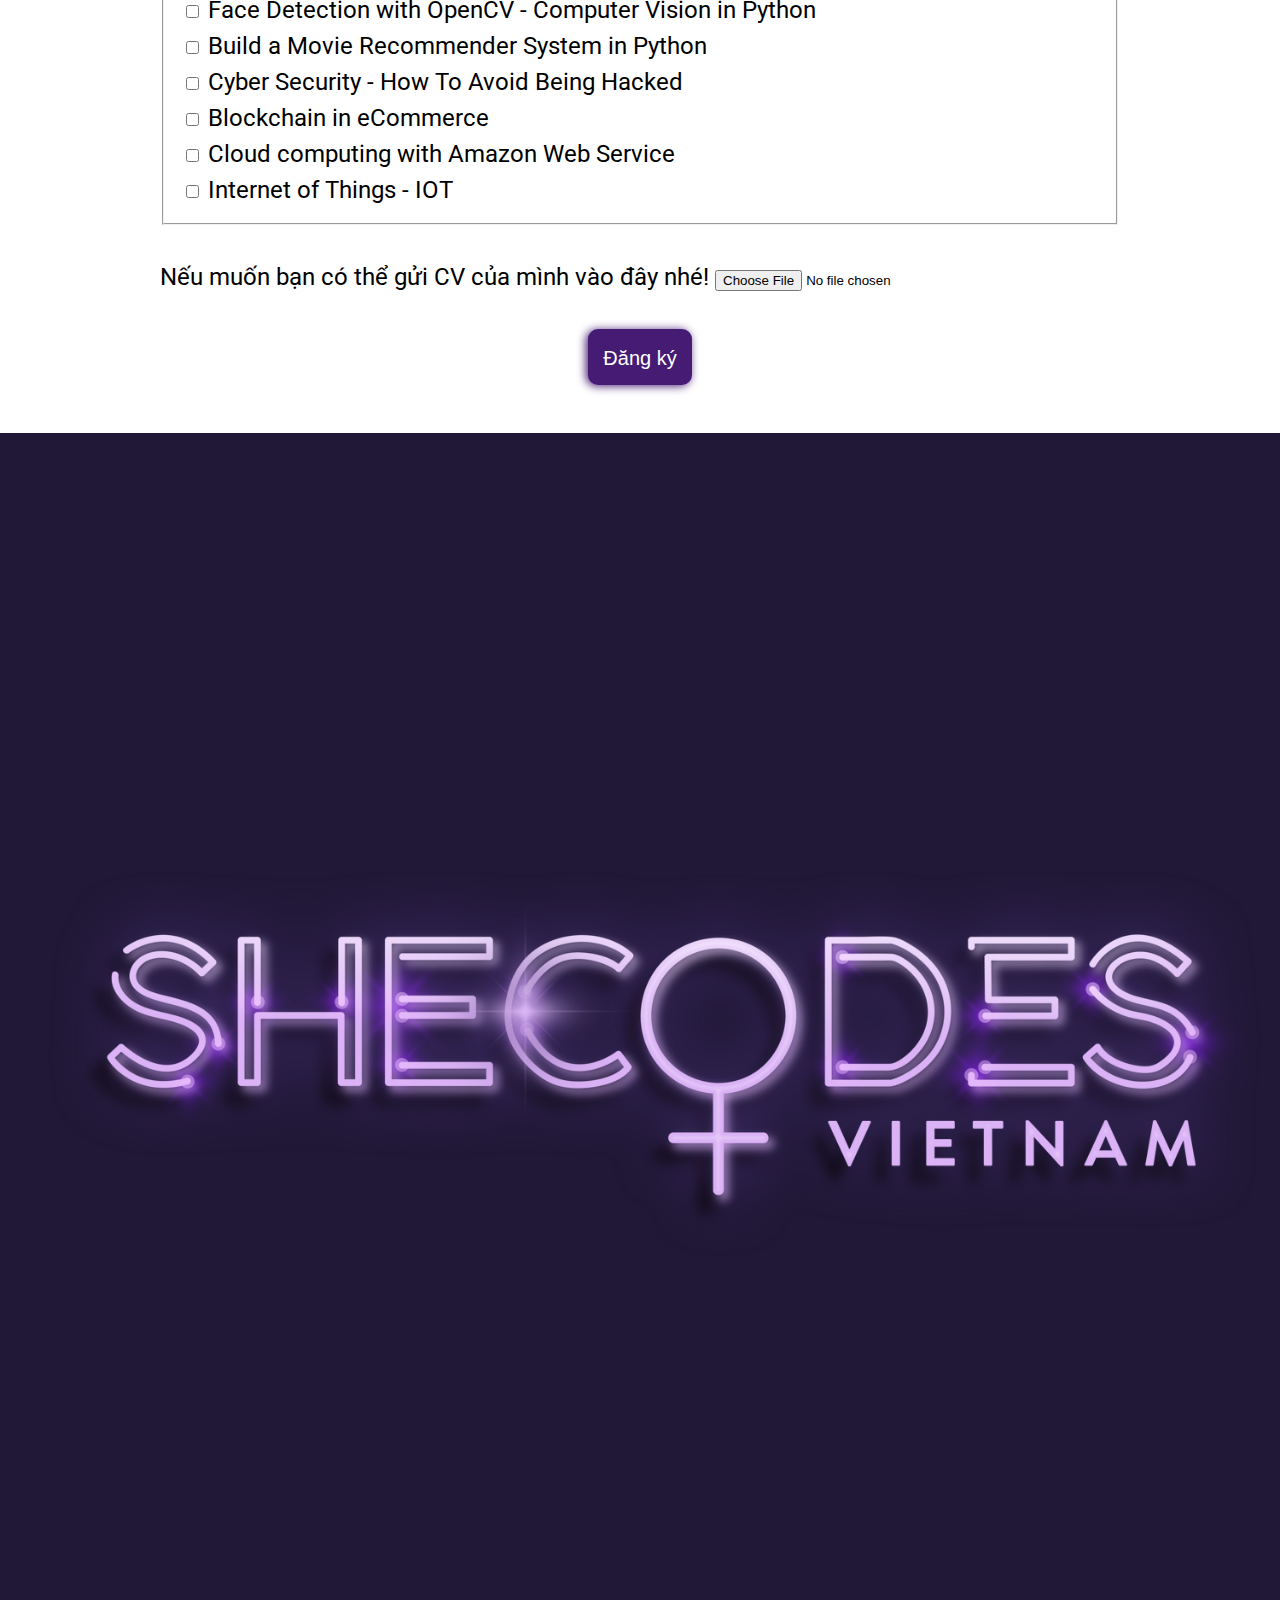
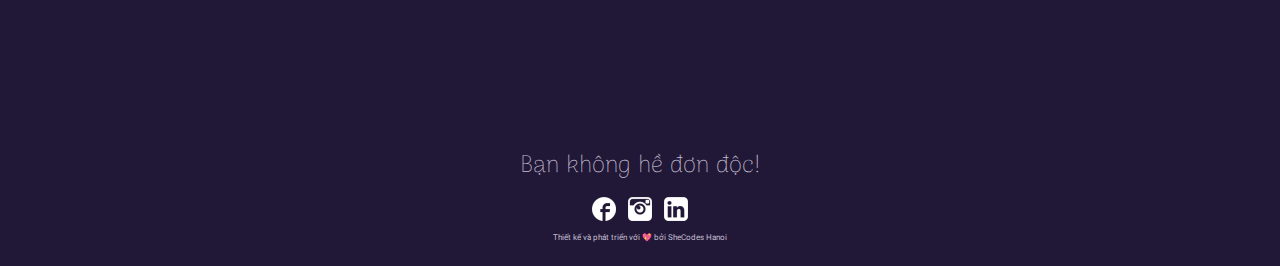
==== commit 81467e8d: "add form mentor" ====
--- a/index.html
+++ b/index.html
@@ -94,6 +94,379 @@
         </div>
         <a href="events.html"><button class="explore-btn">Tìm hiểu thêm về sự kiện <i class="arrow right"></i></button></a>
       </article>
+      <article class="mentor-registration">
+        <h2>ĐĂNG KÝ LÀM MENTOR</h2>
+        <p>SheCodes Hackathon - sân chơi phát triển phần mềm đầu tiên dành riêng cho phái nữ đã trở lại! Nhằm hỗ trợ phái nữ tìm tự tin dấn thân vào công nghệ, SheCodes đang tìm kiếm những mentor đồng hành cùng chương trình! Trở thành mentor tại sự kiện, bạn sẽ có cơ hội được nhận những phần quà từ SheCodes, cùng các anh chị em lăn xả trong vòng 30 tiếng đồng hồ, tham gia vào các hoạt động làm quen với những bạn hứng thú trong lĩnh vực công nghệ thông tin.</p>
+        <p>Yêu cầu:<br>
+            - Có kiến thức chuyên sâu về CNTT và có kĩ năng mềm tốt<br>
+            - Có kinh nghiệm tham gia hackathon<br>
+            - Có kinh nghiệm tổ chức sự kiện công nghệ hoặc tham gia các sự kiện liên quan là một lợi thế
+        </p>
+        <p>Trách nhiệm/Vai trò:<br>
+            - Phụ trách và hướng dẫn các đội trong Hackathon<br>
+            - Tư vấn nội dung techtalk và các buổi workshop<br>
+            - Kiểm duyệt chất lượng giảng dạy và nội dung workshops<br>
+            - Làm guideline cho người tham gia hackathon
+        </p>
+        <form class="mentor-registration-form">
+          <section>
+            <label>
+              Bạn tên là gì? <abbr title="required" aria-label="required">*</abbr>
+              <input type="text" name="name" required />
+            </label>
+          </section>
+          <section>
+            <label>
+              Email của bạn là gì? <abbr title="required" aria-label="required">*</abbr>
+              <input type="email" name="email" required />
+            </label>
+          </section>
+          <section>
+            <fieldset>
+              <legend>Bạn đăng ký làm mentor Hà Nội hay Hồ Chí Minh? <abbr title="required" aria-label="required">*</abbr></legend>
+              <label>
+                <input type="radio" name="location" required />
+                Hà Nội
+              </label>
+              <label>
+                <input type="radio" name="location" required />
+                Hồ Chí Minh
+              </label>
+            </fieldset>
+          </section>
+          <section>
+            <label>
+              Theo bạn, trách nhiệm của một mentor là gì? <abbr title="required" aria-label="required">*</abbr>
+              <input type="text" name="responsibility" required />
+            </label>
+          </section>
+          <section>
+            <fieldset>
+              <legend>Trong thang từ 1-10, hãy tự đánh giá khả năng giao tiếp của bạn? <abbr title="required" aria-label="required">*</abbr></legend>
+              <label>
+                <input type="radio" name="communication" required />
+                1
+              </label>
+              <label>
+                <input type="radio" name="communication" required />
+                2
+              </label>
+              <label>
+                <input type="radio" name="communication" required />
+                3
+              </label>
+              <label>
+                <input type="radio" name="communication" required />
+                4
+              </label>
+              <label>
+                <input type="radio" name="communication" required />
+                5
+              </label>
+              <label>
+                <input type="radio" name="communication" required />
+                6
+              </label>
+              <label>
+                <input type="radio" name="communication" required />
+                7
+              </label>
+              <label>
+                <input type="radio" name="communication" required />
+                8
+              </label>
+              <label>
+                <input type="radio" name="communication" required />
+                9
+              </label>
+              <label>
+                <input type="radio" name="communication" required />
+                10
+              </label>
+            </fieldset>
+          </section>
+          <section>
+            <fieldset>
+              <legend>Trong thang từ 1-10, hãy tự đánh giá kĩ năng thuyết trình của bạn <abbr title="required" aria-label="required">*</abbr></legend>
+              <label>
+                <input type="radio" name="presentation" required />
+                1
+              </label>
+              <label>
+                <input type="radio" name="presentation" required />
+                2
+              </label>
+              <label>
+                <input type="radio" name="presentation" required />
+                3
+              </label>
+              <label>
+                <input type="radio" name="presentation" required />
+                4
+              </label>
+              <label>
+                <input type="radio" name="presentation" required />
+                5
+              </label>
+              <label>
+                <input type="radio" name="presentation" required />
+                6
+              </label>
+              <label>
+                <input type="radio" name="presentation" required />
+                7
+              </label>
+              <label>
+                <input type="radio" name="presentation" required />
+                8
+              </label>
+              <label>
+                <input type="radio" name="presentation" required />
+                9
+              </label>
+              <label>
+                <input type="radio" name="presentation" required />
+                10
+              </label>
+            </fieldset>
+          </section>
+          <section>
+            <fieldset>
+              <legend>Trong thang từ 1-10, hãy tự đánh giá kĩ năng làm việc nhóm của bạn <abbr title="required" aria-label="required">*</abbr></legend>
+              <label>
+                <input type="radio" name="collaboration" required />
+                1
+              </label>
+              <label>
+                <input type="radio" name="collaboration" required />
+                2
+              </label>
+              <label>
+                <input type="radio" name="collaboration" required />
+                3
+              </label>
+              <label>
+                <input type="radio" name="collaboration" required />
+                4
+              </label>
+              <label>
+                <input type="radio" name="collaboration" required />
+                5
+              </label>
+              <label>
+                <input type="radio" name="collaboration" required />
+                6
+              </label>
+              <label>
+                <input type="radio" name="collaboration" required />
+                7
+              </label>
+              <label>
+                <input type="radio" name="collaboration" required />
+                8
+              </label>
+              <label>
+                <input type="radio" name="collaboration" required />
+                9
+              </label>
+              <label>
+                <input type="radio" name="collaboration" required />
+                10
+              </label>
+            </fieldset>
+          </section>
+          <section>
+            <fieldset>
+              <legend>Chọn những kĩ năng mà bạn có kinh nghiệm. <abbr title="required" aria-label="required">*</abbr></legend>
+              <div>
+                <label>
+                  <input type="checkbox" name="experience" required />
+                  React
+                </label>
+              </div>
+              <div>
+                <label>
+                  <input type="checkbox" name="experience" required />
+                  React Native
+                </label>
+              </div>
+              <div>
+                <label>
+                  <input type="checkbox" name="experience" required />
+                  Natural Language Toolkit (NLTK)
+                </label>
+              </div>
+              <div>
+                <label>
+                  <input type="checkbox" name="experience" required />
+                  Amazon Web Service
+                </label>
+              </div>
+              <div>
+                <label>
+                  <input type="checkbox" name="experience" required />
+                  OpenCV
+                </label>
+              </div>
+              <div>
+                <label>
+                  <input type="checkbox" name="experience" required />
+                  HTML/CSS
+                </label>
+              </div>
+              <div>
+                <label>
+                  <input type="checkbox" name="experience" required />
+                  Javascript
+                </label>
+              </div>
+              <div>
+                <label>
+                  <input type="checkbox" name="experience" required />
+                  Git/Github
+                </label>
+              </div>
+              <div>
+                <label>
+                  <input type="checkbox" name="experience" required />
+                  R
+                </label>
+              </div>
+              <div>
+                <label>
+                  Other
+                  <input type="text" name="experience" required />
+                </label>
+              </div>
+            </fieldset>
+          </section>
+          <section>
+            <fieldset>
+              <legend>Những chủ đề trong công nghệ bạn quen thuộc/ có kiến thức/ có kinh nghiệm. <abbr title="required" aria-label="required">*</abbr></legend>
+              <div>
+                <label>
+                  <input type="checkbox" name="techfield" required />
+                  Cybersecurity
+                </label>
+              </div>
+              <div>
+                <label>
+                  <input type="checkbox" name="techfield" required />
+                  Block Chain
+                </label>
+              </div>
+              <div>
+                <label>
+                  <input type="checkbox" name="techfield" required />
+                  IOT
+                </label>
+              </div>
+              <div>
+                <label>
+                  <input type="checkbox" name="techfield" required />
+                  Machine Learning
+                </label>
+              </div>
+              <div>
+                <label>
+                  <input type="checkbox" name="techfield" required />
+                  AI
+                </label>
+              </div>
+              <div>
+                <label>
+                  Other
+                  <input type="text" name="techfield" required />
+                </label>
+              </div>
+            </fieldset>
+          </section>
+          <section>
+            <fieldset>
+              <legend>Bạn thấy mình phù hợp với những workshop nào? <abbr title="required" aria-label="required">*</abbr></legend>
+              <div>
+                <label>
+                  <input type="checkbox" name="workshop" required />
+                  Build website without coding by Pingendo
+                </label>
+              </div>
+              <div>
+                <label>
+                  <input type="checkbox" name="workshop" required />
+                  Build website with HTML & CSS
+                </label>
+              </div>
+              <div>
+                <label>
+                  <input type="checkbox" name="workshop" required />
+                  Build mobile app without coding by Thunkable
+                </label>
+              </div>
+              <div>
+                <label>
+                  <input type="checkbox" name="workshop" required />
+                  Build mobile app with React Native
+                </label>
+              </div>
+              <div>
+                <label>
+                  <input type="checkbox" name="workshop" required />
+                  Build a Chatbot with Natural Language Toolkit Platform
+                </label>
+              </div>
+              <div>
+                <label>
+                  <input type="checkbox" name="workshop" required />
+                  Intro to Data Analysis with R - How Data Shapes The World
+                </label>
+              </div>
+              <div>
+                <label>
+                  <input type="checkbox" name="workshop" required />
+                  Face Detection with OpenCV - Computer Vision in Python
+                </label>
+              </div>
+              <div>
+                <label>
+                  <input type="checkbox" name="workshop" required />
+                  Build a Movie Recommender System in Python
+                </label>
+              </div>
+              <div>
+                <label>
+                  <input type="checkbox" name="workshop" required />
+                  Cyber Security - How To Avoid Being Hacked
+                </label>
+              </div>
+              <div>
+                <label>
+                  <input type="checkbox" name="workshop" required />
+                  Blockchain in eCommerce
+                </label>
+              </div>
+              <div>
+                <label>
+                  <input type="checkbox" name="workshop" required />
+                  Cloud computing with Amazon Web Service
+                </label>
+              </div>
+              <div>
+                <label>
+                  <input type="checkbox" name="workshop" required />
+                  Internet of Things - IOT
+                </label>
+              </div>
+            </fieldset>
+          </section>
+          <section>
+            <label>
+              Nếu muốn bạn có thể gửi CV của mình vào đây nhé!
+              <input type="file" name="cv" />
+            </label>
+          </section>
+          <button class="explore-btn">Đăng ký</button>
+        </form>
+      </article>
     </main>
     <footer>
       <img src="images/logo/logo-2020.png" alt="SheCodes Logo">
@@ -106,5 +479,33 @@
       <p>Thiết kế và phát triển với &#x1F496; bởi SheCodes Hanoi</p>
     </footer>
     <script src="scripts/indexToggleMenu.js" async></script>
+    <!-- The core Firebase JS SDK is always required and must be listed first -->
+    <script src="https://www.gstatic.com/firebasejs/7.14.2/firebase-app.js"></script>
+
+    <!-- TODO: Add SDKs for Firebase products that you want to use
+        https://firebase.google.com/docs/web/setup#available-libraries -->
+    <script src="https://www.gstatic.com/firebasejs/7.14.2/firebase-firestore.js"></script>
+
+    <script>
+      // Your web app's Firebase configuration
+      var firebaseConfig = {
+        apiKey: "AIzaSyAWEwy5O6GQMA1y2J7g2MgFACsIYMbFqTw",
+        authDomain: "shecodes-mentor.firebaseapp.com",
+        databaseURL: "https://shecodes-mentor.firebaseio.com",
+        projectId: "shecodes-mentor",
+        storageBucket: "shecodes-mentor.appspot.com",
+        messagingSenderId: "571046582996",
+        appId: "1:571046582996:web:ca6bb40a85dae650da3941",
+        measurementId: "G-H8D4QS25Q1"
+      };
+      // Initialize Firebase
+      firebase.initializeApp(firebaseConfig);
+      var mentorForm = document.querySelector('.mentor-registration-form');
+      document.querySelector('.mentor-registration-form button').addEventListener('click', function(e) {
+        e.preventDefault();
+
+        
+      });
+    </script>
   </body>
 </html>--- a/styles/styles.css
+++ b/styles/styles.css
@@ -140,8 +140,8 @@
 }
 
 article h2 {
+  font-size: 3rem;
   text-align: center;
-  font-size: 2.5rem;
   color: #451B73;
   margin: 0 1em 0.5em 1em;
 }
@@ -153,6 +153,25 @@
 iframe {
   display: block;
   margin: 0 auto;
+}
+
+button {
+  display: block;
+  margin: 20px auto;
+  font-size: 1.25rem;
+  outline: none;
+  border: none;
+  padding: 15px;
+  border-radius: 10px;
+}
+
+button:hover {
+  cursor: pointer;
+  box-shadow: -2px 1px 20px #451B73;
+}
+
+button:active {
+  box-shadow: none;
 }
 
 footer {
@@ -305,7 +324,7 @@
 
 @media screen and (min-width: 928px) {
   h2 {
-    font-size: 4rem !important;
+    font-size: 3rem !important;
   }
 
   .quick-intro__header {
--- a/styles/homepage/index.css
+++ b/styles/homepage/index.css
@@ -1,63 +1,153 @@
-.event {
-  display: none;
-  height: 14em;
+article {
+	margin-bottom: 2em;
 }
 
-.event * {
-  display: block;
-  margin: 0 auto 0 auto;
-  max-width: 100%;
-  width: 500px;
+article:nth-child(3) {
+	background-color: rgb(252, 248, 255);
+	padding-bottom: 1em;
+	padding-top: 3em;
 }
 
-.event h3 {
-  margin-top: 0.5em;
+.about {
+	margin: 0 20px 0 20px;
+	padding: 1em 2em 1em 2em;
+	background-color: rgb(58, 52, 83);
+	box-shadow: 0px 4px 7px rgb(58, 52, 83);
+	color: #ede1fa;
+	border-radius: 10px;
+	line-height: 1.5rem;
 }
 
-.active {
-  display: block;
+.about-image {
+	display: none;
 }
 
-.button-container {
-  text-align: center;
-  margin-top: 0em;
+.event {
+	width: 75%;
+	font-size: 1.5rem;
+	margin: 0 auto 20px auto;
+	padding: 25px;
+	box-shadow: -2px 1px 10px rgb(58, 52, 83);
+	border-top: 3px solid rgb(58, 52, 83);
+	background-color: white;
+	border-radius: 10px;
+	line-height: 2rem;
 }
 
-.button-container button {
-  background-color: #ffffff;
-  outline: none;
-  border: none;
-  color: #6A6A6A;
+.event ul {
+	list-style-type: disc;
+}
+
+.explore-btn {
+	background-color: #451b73;
+	box-shadow: -2px 1px 10px #451b73;
+	border-top: 3px solid #451b73;
+	color: white;
+}
+
+.explore-btn:active {
+	border: 5px solid rgb(130, 82, 180);
+}
+
+.mentor-registration {
+	line-height: 2rem;
+	font-size: 1.5rem;
+}
+
+.mentor-registration h2 {
+	margin-bottom: 2em;
+	line-height: 3rem;
+}
+
+.mentor-registration p,
+.mentor-registration form {
+	margin: 2em auto 2em auto;
+	width: 75%;
+}
+
+form section {
+	margin: 1.5em 0 1.5em 0;
+}
+
+form section div {
+	line-height: 1.5em;
+}
+
+input[type='text'],
+input[type='email'] {
+	padding: 0.5em;
+	width: 30em;
+}
+
+i {
+	border: solid white;
+	border-width: 0 5px 5px 0;
+	display: inline-block;
+	padding: 3px;
 }
 
 @media screen and (max-width: 240px) {
-  .button-container {
-    margin-top: 1em;
-  }
+	.button-container {
+		margin-top: 1em;
+	}
 }
 
-@media screen and (max-width: 400px) {
-  .event img {
-    height: 150px;
-  }
+@media screen and (min-width: 300px) {
+	.button-container {
+		margin-top: 1em;
+	}
 }
 
 @media screen and (min-width: 401px) {
-  .event img {
-    height: 200px;
-  }
-
-  .button-container {
-    padding-top: 2.5em;
-  }
+	.button-container {
+		padding-top: 0.5em;
+	}
 }
 
 @media screen and (min-width: 500px) {
-  .event img {
-    height: 250px;
-  }
+	.button-container button {
+		margin-top: 0.5em;
+	}
+}
 
-  .button-container button {
-    margin-top: 3em;
-  }
-}+@media screen and (min-width: 900px) {
+	article {
+		padding-top: 150px;
+	}
+
+	article:nth-child(2) {
+		display: grid;
+		grid-template-columns: 1fr 1fr;
+		column-gap: 20px;
+		padding: 3em 5em 0 5em;
+	}
+
+	.event-container {
+		display: grid;
+		grid-template-columns: 1fr 1fr;
+		column-gap: 20px;
+		padding: 0em 10em 0 10em;
+	}
+
+	article:nth-child(2) h2 {
+		grid-column: 1 / 3;
+	}
+
+	.about-image {
+		display: block;
+		margin: 0 auto;
+	}
+}
+
+@media screen and (min-width: 1053px) {
+	.about {
+		font-size: 1.25rem;
+		line-height: 2rem;
+	}
+}
+
+@media screen and (min-width: 1415px) {
+	.about {
+		font-size: 1.5rem;
+	}
+}
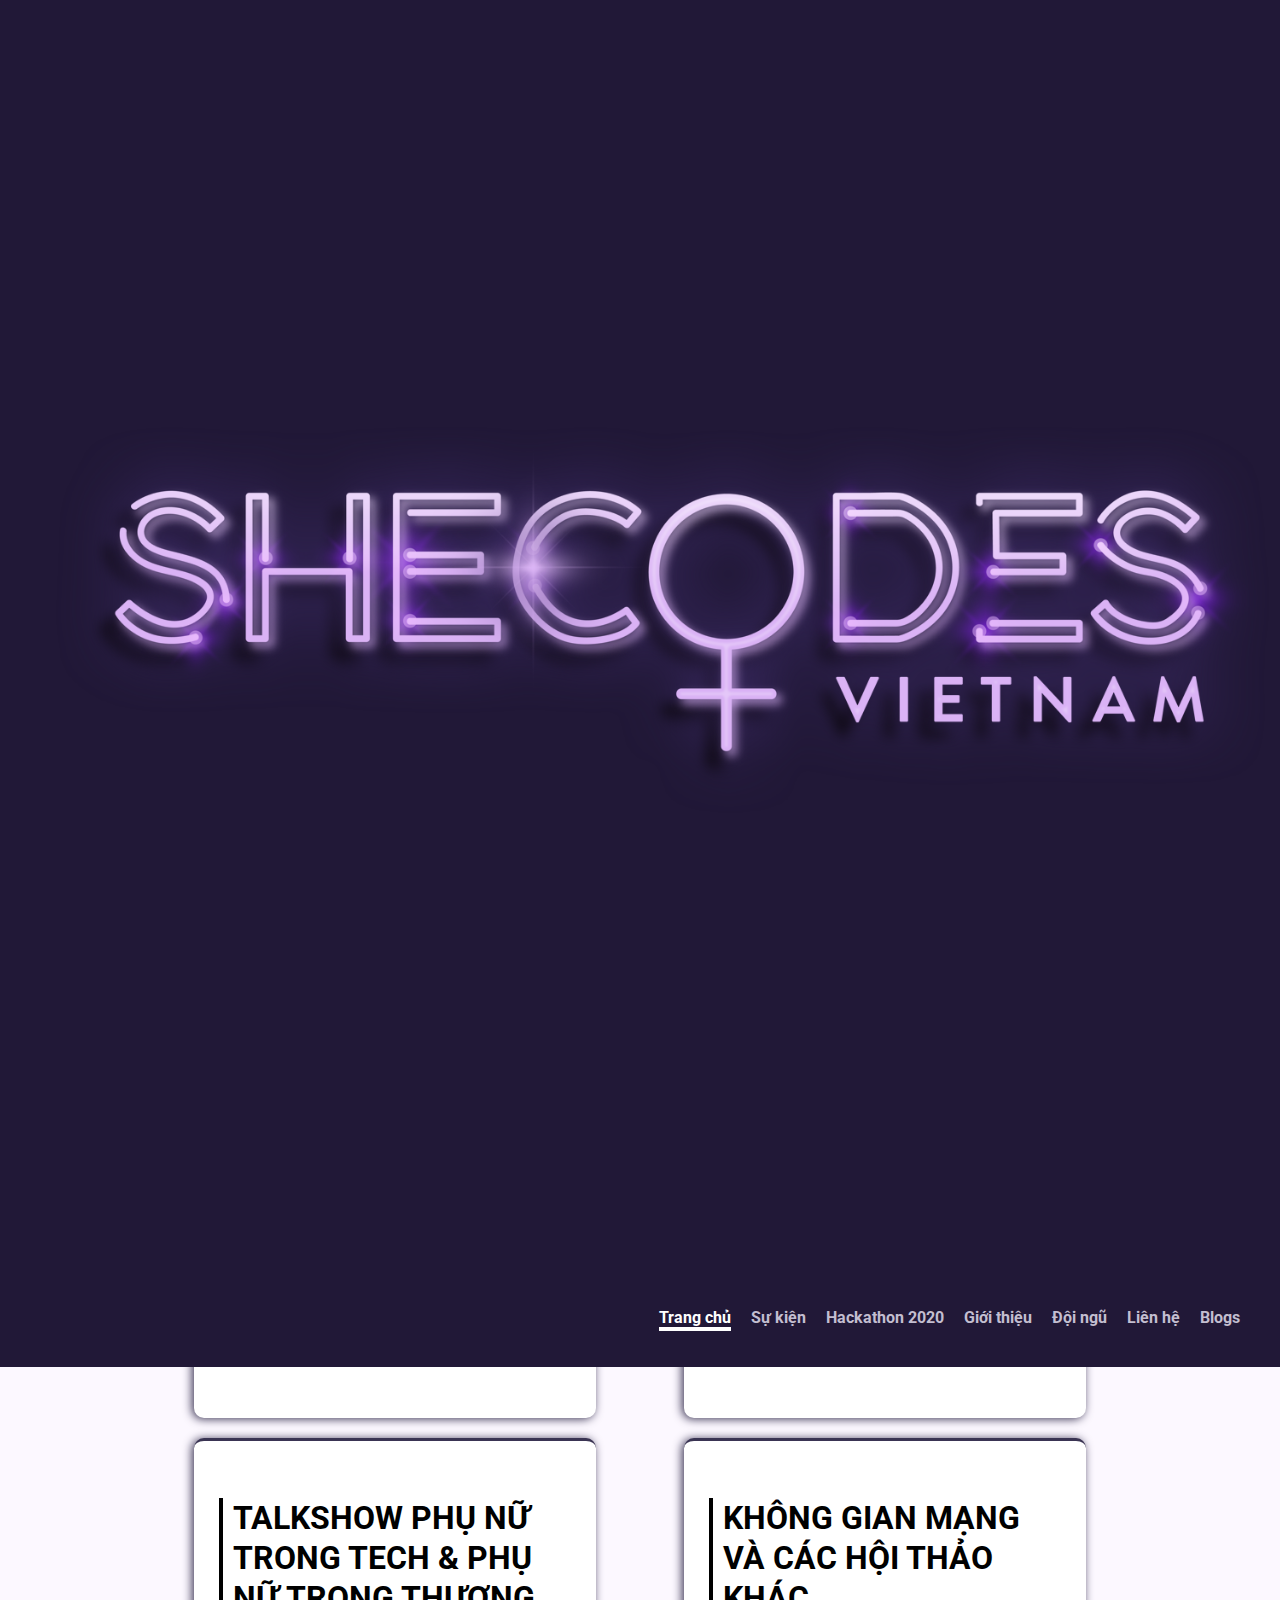
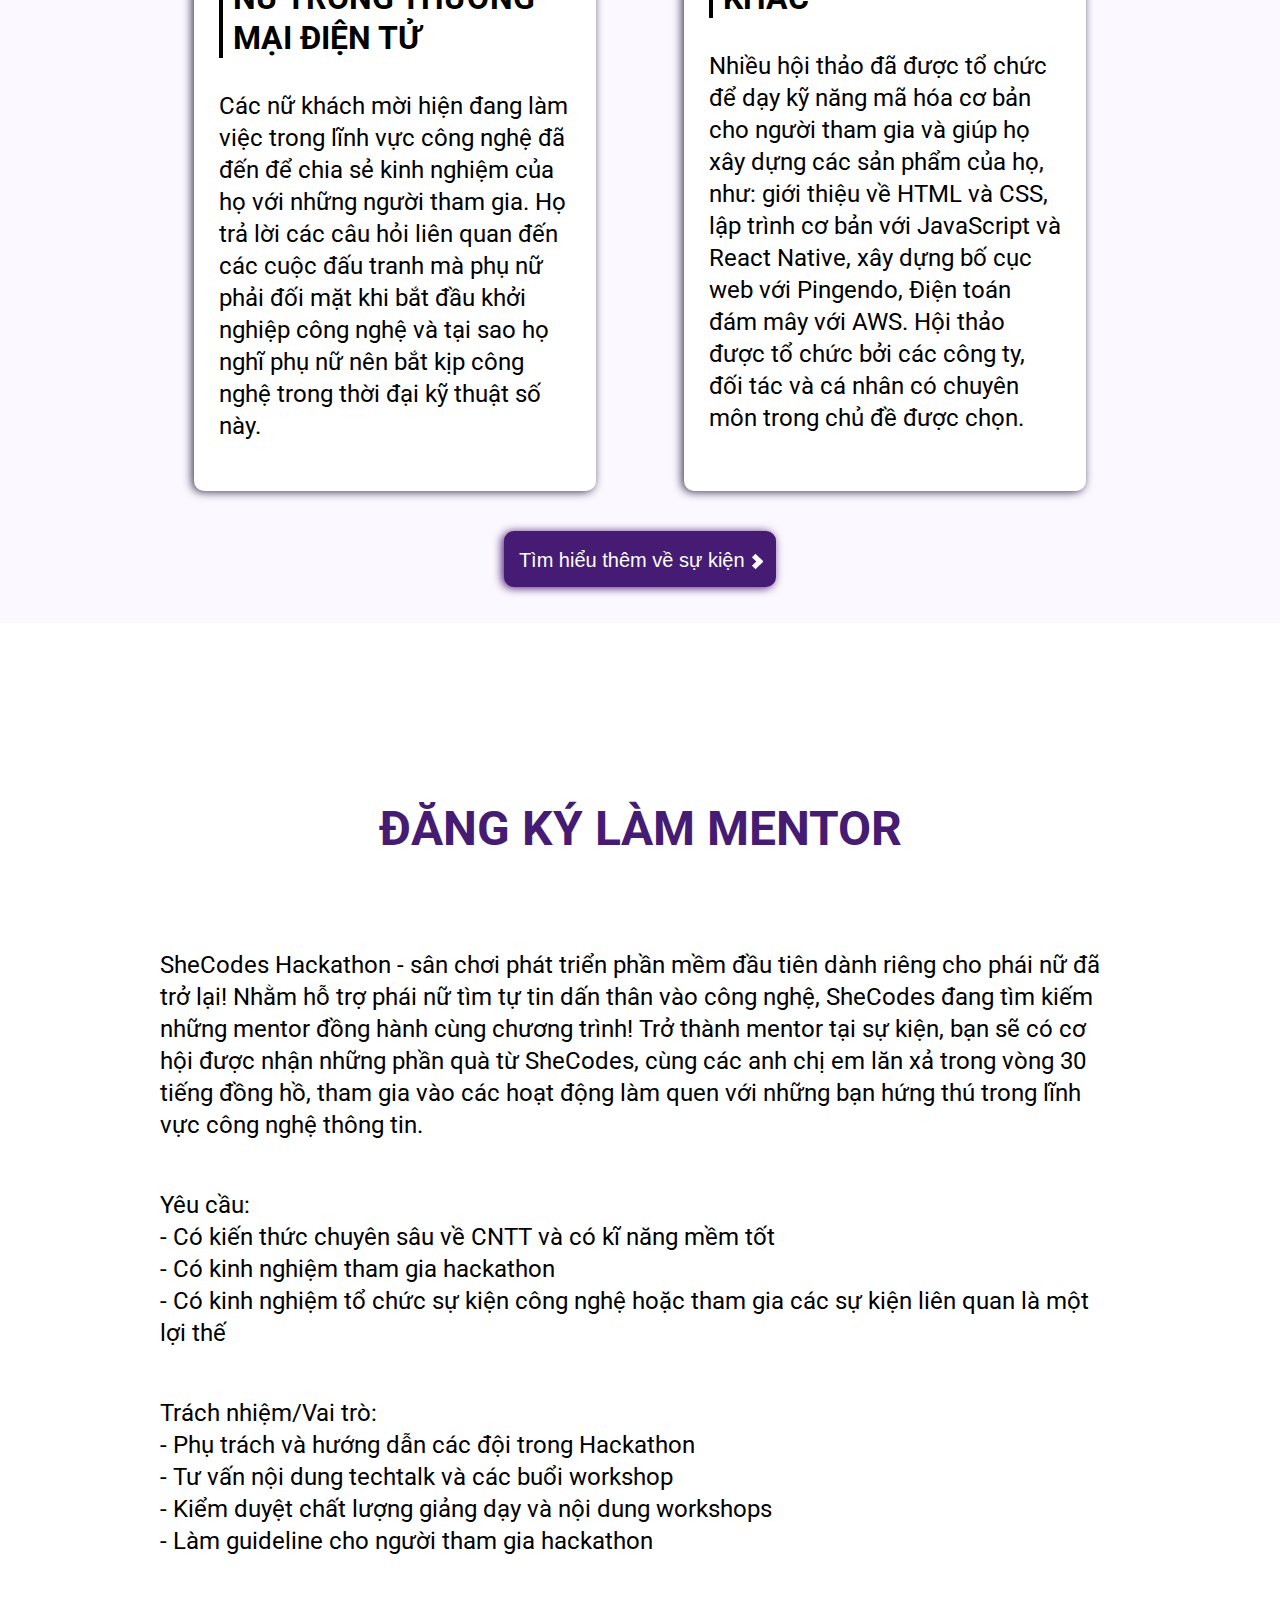
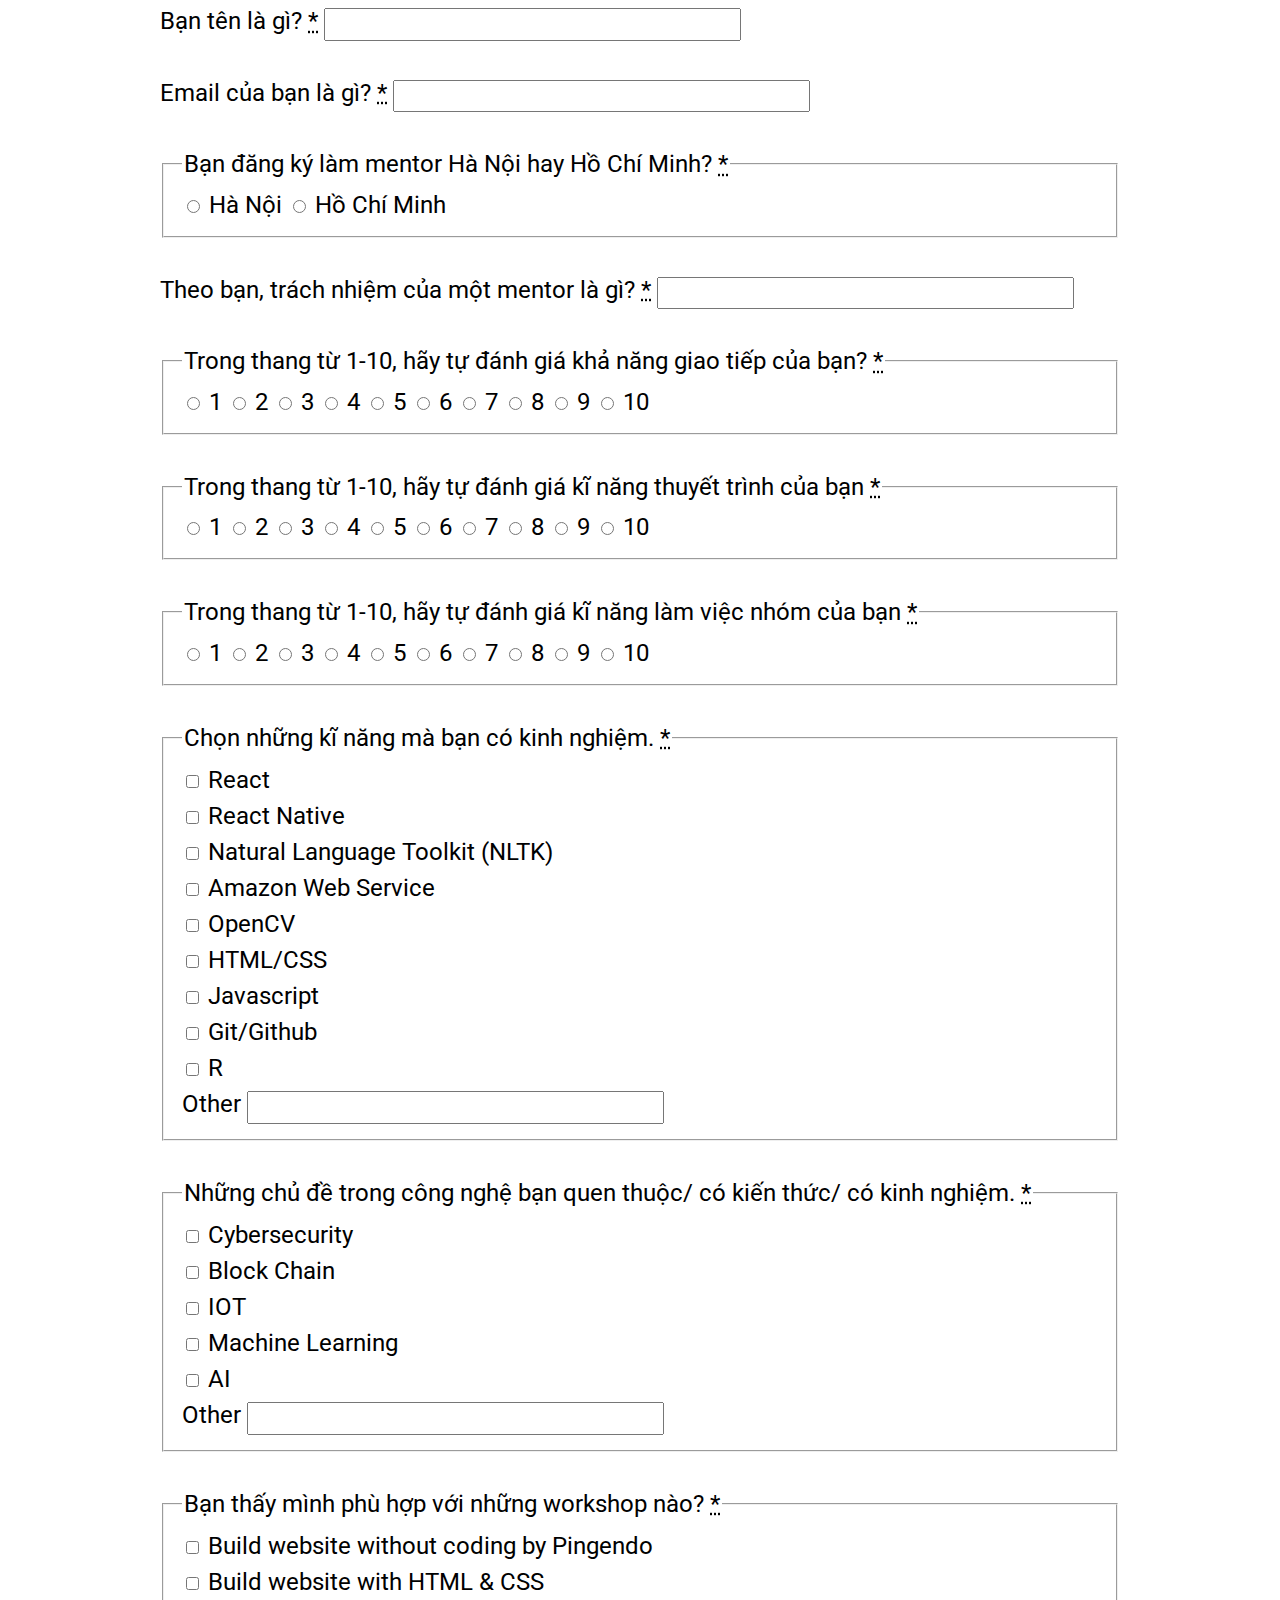
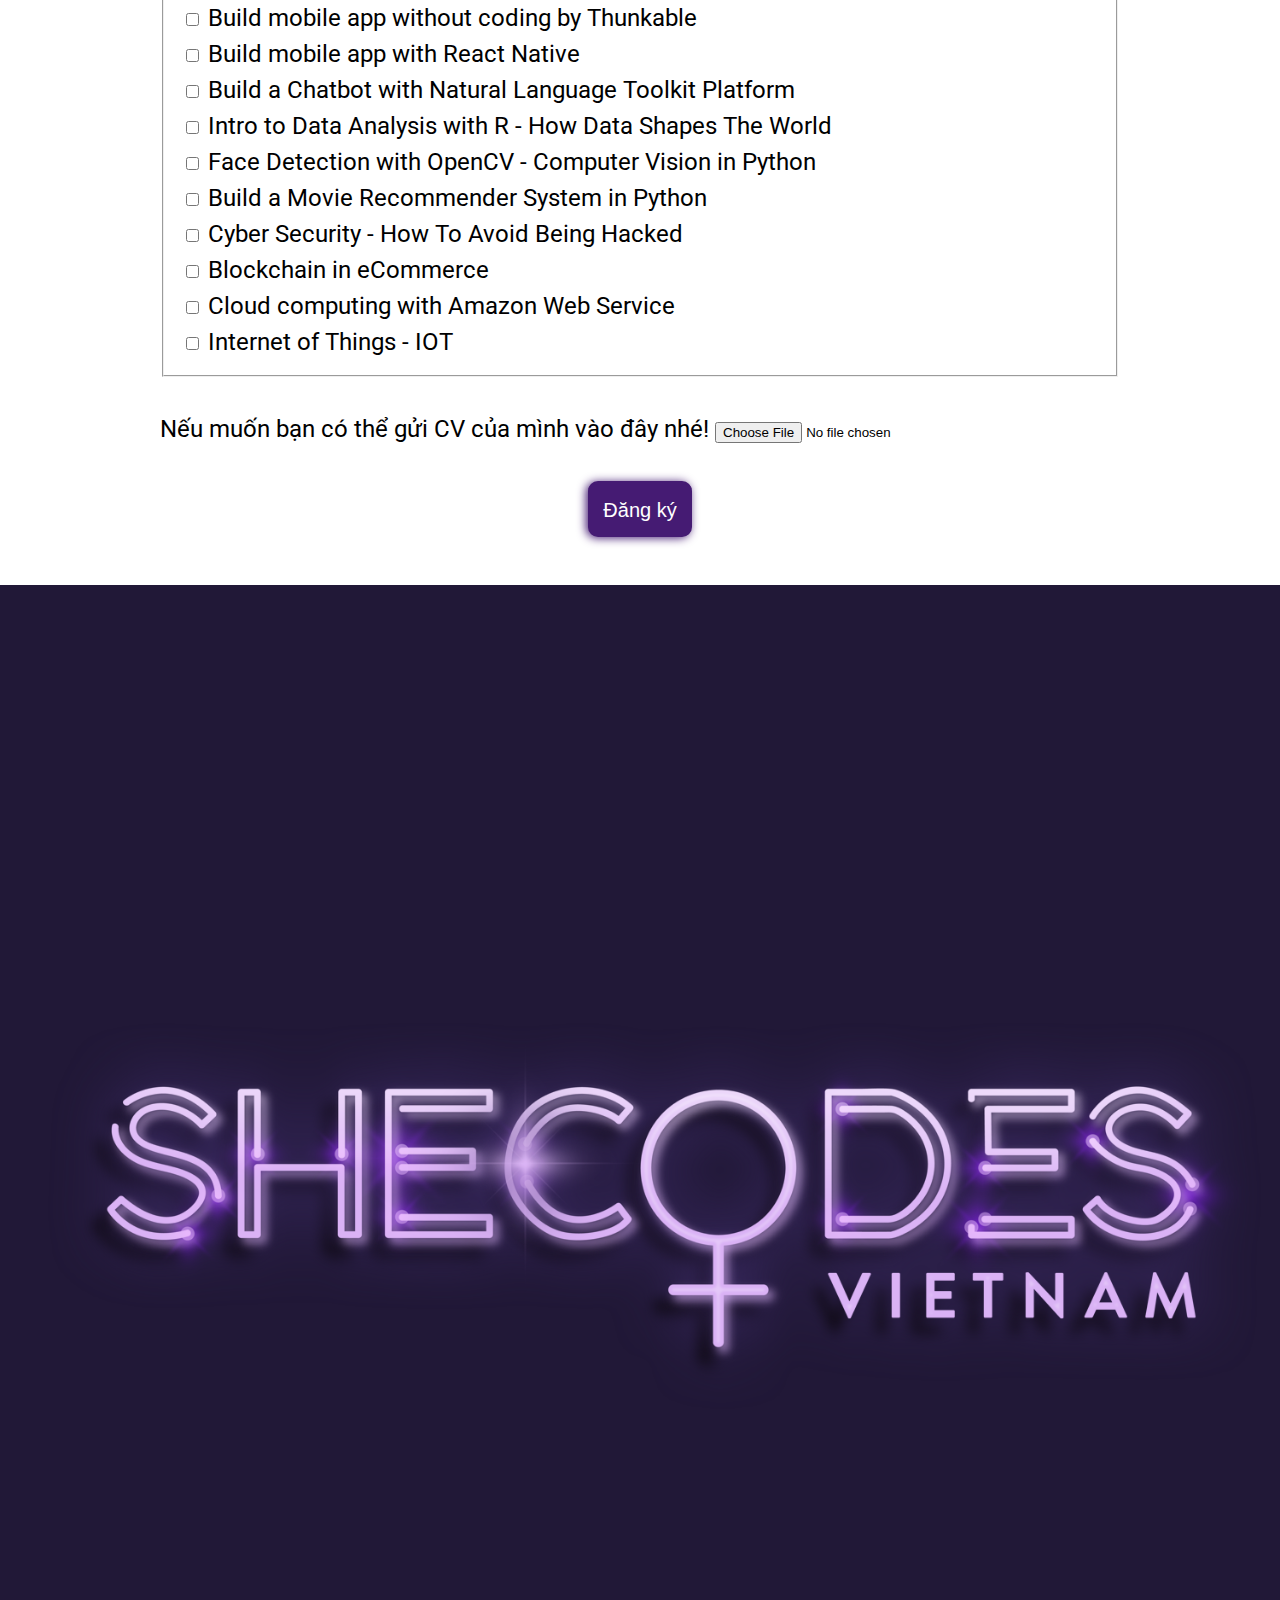
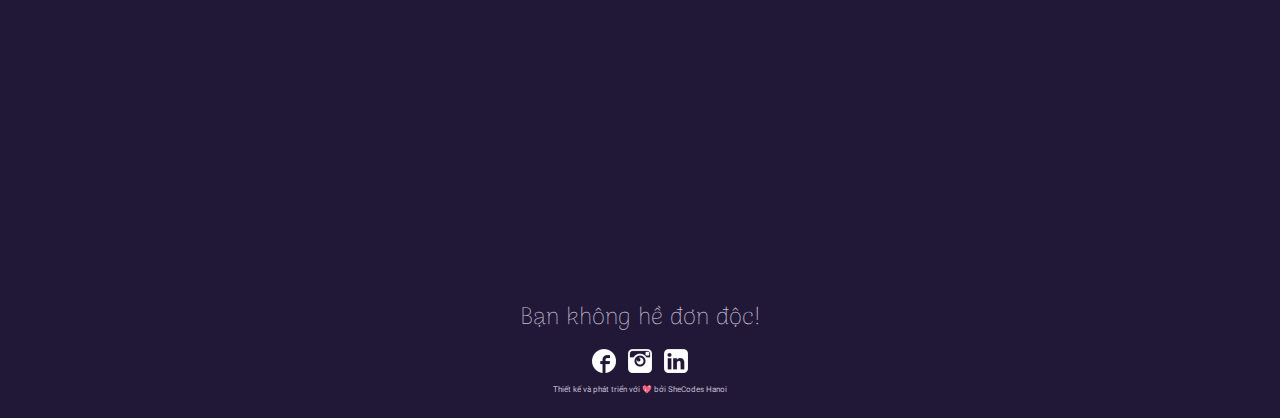
==== commit 8a44dbb8: "Store info to firebase" ====
--- a/index.html
+++ b/index.html
@@ -125,11 +125,11 @@
             <fieldset>
               <legend>Bạn đăng ký làm mentor Hà Nội hay Hồ Chí Minh? <abbr title="required" aria-label="required">*</abbr></legend>
               <label>
-                <input type="radio" name="location" required />
+                <input type="radio" name="location" value="Hà Nội" required />
                 Hà Nội
               </label>
               <label>
-                <input type="radio" name="location" required />
+                <input type="radio" name="location" value="Hồ Chí Minh" required />
                 Hồ Chí Minh
               </label>
             </fieldset>
@@ -144,43 +144,43 @@
             <fieldset>
               <legend>Trong thang từ 1-10, hãy tự đánh giá khả năng giao tiếp của bạn? <abbr title="required" aria-label="required">*</abbr></legend>
               <label>
-                <input type="radio" name="communication" required />
+                <input type="radio" name="communication" value="1" required />
                 1
               </label>
               <label>
-                <input type="radio" name="communication" required />
+                <input type="radio" name="communication" value="2" required />
                 2
               </label>
               <label>
-                <input type="radio" name="communication" required />
+                <input type="radio" name="communication" value="3" required />
                 3
               </label>
               <label>
-                <input type="radio" name="communication" required />
+                <input type="radio" name="communication" value="4" required />
                 4
               </label>
               <label>
-                <input type="radio" name="communication" required />
+                <input type="radio" name="communication" value="5" required />
                 5
               </label>
               <label>
-                <input type="radio" name="communication" required />
+                <input type="radio" name="communication" value="6" required />
                 6
               </label>
               <label>
-                <input type="radio" name="communication" required />
+                <input type="radio" name="communication" value="7" required />
                 7
               </label>
               <label>
-                <input type="radio" name="communication" required />
+                <input type="radio" name="communication" value="8" required />
                 8
               </label>
               <label>
-                <input type="radio" name="communication" required />
+                <input type="radio" name="communication" value="9" required />
                 9
               </label>
               <label>
-                <input type="radio" name="communication" required />
+                <input type="radio" name="communication" value="10" required />
                 10
               </label>
             </fieldset>
@@ -189,43 +189,43 @@
             <fieldset>
               <legend>Trong thang từ 1-10, hãy tự đánh giá kĩ năng thuyết trình của bạn <abbr title="required" aria-label="required">*</abbr></legend>
               <label>
-                <input type="radio" name="presentation" required />
+                <input type="radio" name="presentation" value="1" required />
                 1
               </label>
               <label>
-                <input type="radio" name="presentation" required />
+                <input type="radio" name="presentation" value="2" required />
                 2
               </label>
               <label>
-                <input type="radio" name="presentation" required />
+                <input type="radio" name="presentation" value="3" required />
                 3
               </label>
               <label>
-                <input type="radio" name="presentation" required />
+                <input type="radio" name="presentation" value="4" required />
                 4
               </label>
               <label>
-                <input type="radio" name="presentation" required />
+                <input type="radio" name="presentation" value="5" required />
                 5
               </label>
               <label>
-                <input type="radio" name="presentation" required />
+                <input type="radio" name="presentation" value="6" required />
                 6
               </label>
               <label>
-                <input type="radio" name="presentation" required />
+                <input type="radio" name="presentation" value="7" required />
                 7
               </label>
               <label>
-                <input type="radio" name="presentation" required />
+                <input type="radio" name="presentation" value="8" required />
                 8
               </label>
               <label>
-                <input type="radio" name="presentation" required />
+                <input type="radio" name="presentation" value="9" required />
                 9
               </label>
               <label>
-                <input type="radio" name="presentation" required />
+                <input type="radio" name="presentation" value="10" required />
                 10
               </label>
             </fieldset>
@@ -234,43 +234,43 @@
             <fieldset>
               <legend>Trong thang từ 1-10, hãy tự đánh giá kĩ năng làm việc nhóm của bạn <abbr title="required" aria-label="required">*</abbr></legend>
               <label>
-                <input type="radio" name="collaboration" required />
+                <input type="radio" name="collaboration" value="1" required />
                 1
               </label>
               <label>
-                <input type="radio" name="collaboration" required />
+                <input type="radio" name="collaboration" value="2" required />
                 2
               </label>
               <label>
-                <input type="radio" name="collaboration" required />
+                <input type="radio" name="collaboration" value="3" required />
                 3
               </label>
               <label>
-                <input type="radio" name="collaboration" required />
+                <input type="radio" name="collaboration" value="4" required />
                 4
               </label>
               <label>
-                <input type="radio" name="collaboration" required />
+                <input type="radio" name="collaboration" value="5" required />
                 5
               </label>
               <label>
-                <input type="radio" name="collaboration" required />
+                <input type="radio" name="collaboration" value="6" required />
                 6
               </label>
               <label>
-                <input type="radio" name="collaboration" required />
+                <input type="radio" name="collaboration" value="7" required />
                 7
               </label>
               <label>
-                <input type="radio" name="collaboration" required />
+                <input type="radio" name="collaboration" value="8" required />
                 8
               </label>
               <label>
-                <input type="radio" name="collaboration" required />
+                <input type="radio" name="collaboration" value="9" required />
                 9
               </label>
               <label>
-                <input type="radio" name="collaboration" required />
+                <input type="radio" name="collaboration" value="10" required />
                 10
               </label>
             </fieldset>
@@ -280,55 +280,55 @@
               <legend>Chọn những kĩ năng mà bạn có kinh nghiệm. <abbr title="required" aria-label="required">*</abbr></legend>
               <div>
                 <label>
-                  <input type="checkbox" name="experience" required />
+                  <input type="checkbox" name="experience" value="React" required />
                   React
                 </label>
               </div>
               <div>
                 <label>
-                  <input type="checkbox" name="experience" required />
+                  <input type="checkbox" name="experience" value="React Native" required />
                   React Native
                 </label>
               </div>
               <div>
                 <label>
-                  <input type="checkbox" name="experience" required />
+                  <input type="checkbox" name="experience" value="Natural Language Toolkit (NLTK)" required />
                   Natural Language Toolkit (NLTK)
                 </label>
               </div>
               <div>
                 <label>
-                  <input type="checkbox" name="experience" required />
+                  <input type="checkbox" name="experience" value="Amazon Web Service" required />
                   Amazon Web Service
                 </label>
               </div>
               <div>
                 <label>
-                  <input type="checkbox" name="experience" required />
+                  <input type="checkbox" name="experience" value="OpenCV" required />
                   OpenCV
                 </label>
               </div>
               <div>
                 <label>
-                  <input type="checkbox" name="experience" required />
+                  <input type="checkbox" name="experience" value="HTML/CSS" required />
                   HTML/CSS
                 </label>
               </div>
               <div>
                 <label>
-                  <input type="checkbox" name="experience" required />
+                  <input type="checkbox" name="experience" value="Javascript" required />
                   Javascript
                 </label>
               </div>
               <div>
                 <label>
-                  <input type="checkbox" name="experience" required />
+                  <input type="checkbox" name="experience" value="Git/Github" required />
                   Git/Github
                 </label>
               </div>
               <div>
                 <label>
-                  <input type="checkbox" name="experience" required />
+                  <input type="checkbox" name="experience" value="R" required />
                   R
                 </label>
               </div>
@@ -345,31 +345,31 @@
               <legend>Những chủ đề trong công nghệ bạn quen thuộc/ có kiến thức/ có kinh nghiệm. <abbr title="required" aria-label="required">*</abbr></legend>
               <div>
                 <label>
-                  <input type="checkbox" name="techfield" required />
+                  <input type="checkbox" name="techfield" value="Cybersecurity" required />
                   Cybersecurity
                 </label>
               </div>
               <div>
                 <label>
-                  <input type="checkbox" name="techfield" required />
+                  <input type="checkbox" name="techfield" value="Block Chain" required />
                   Block Chain
                 </label>
               </div>
               <div>
                 <label>
-                  <input type="checkbox" name="techfield" required />
+                  <input type="checkbox" name="techfield" value="IOT" required />
                   IOT
                 </label>
               </div>
               <div>
                 <label>
-                  <input type="checkbox" name="techfield" required />
+                  <input type="checkbox" name="techfield" value="Machine Learning" required />
                   Machine Learning
                 </label>
               </div>
               <div>
                 <label>
-                  <input type="checkbox" name="techfield" required />
+                  <input type="checkbox" name="techfield" value="AI" required />
                   AI
                 </label>
               </div>
@@ -386,73 +386,73 @@
               <legend>Bạn thấy mình phù hợp với những workshop nào? <abbr title="required" aria-label="required">*</abbr></legend>
               <div>
                 <label>
-                  <input type="checkbox" name="workshop" required />
+                  <input type="checkbox" name="workshop" value="Build website without coding by Pingendo" required />
                   Build website without coding by Pingendo
                 </label>
               </div>
               <div>
                 <label>
-                  <input type="checkbox" name="workshop" required />
+                  <input type="checkbox" name="workshop" value="Build website with HTML & CSS" required />
                   Build website with HTML & CSS
                 </label>
               </div>
               <div>
                 <label>
-                  <input type="checkbox" name="workshop" required />
+                  <input type="checkbox" name="workshop" value="Build mobile app without coding by Thunkable" required />
                   Build mobile app without coding by Thunkable
                 </label>
               </div>
               <div>
                 <label>
-                  <input type="checkbox" name="workshop" required />
+                  <input type="checkbox" name="workshop" value="Build mobile app with React Native" required />
                   Build mobile app with React Native
                 </label>
               </div>
               <div>
                 <label>
-                  <input type="checkbox" name="workshop" required />
+                  <input type="checkbox" name="workshop" value="Build a Chatbot with Natural Language Toolkit Platform" required />
                   Build a Chatbot with Natural Language Toolkit Platform
                 </label>
               </div>
               <div>
                 <label>
-                  <input type="checkbox" name="workshop" required />
+                  <input type="checkbox" name="workshop" value="Intro to Data Analysis with R - How Data Shapes The World" required />
                   Intro to Data Analysis with R - How Data Shapes The World
                 </label>
               </div>
               <div>
                 <label>
-                  <input type="checkbox" name="workshop" required />
+                  <input type="checkbox" name="workshop" value="Face Detection with OpenCV - Computer Vision in Python" required />
                   Face Detection with OpenCV - Computer Vision in Python
                 </label>
               </div>
               <div>
                 <label>
-                  <input type="checkbox" name="workshop" required />
+                  <input type="checkbox" name="workshop" value="Build a Movie Recommender System in Python" required />
                   Build a Movie Recommender System in Python
                 </label>
               </div>
               <div>
                 <label>
-                  <input type="checkbox" name="workshop" required />
+                  <input type="checkbox" name="workshop" value="Cyber Security - How To Avoid Being Hacked" required />
                   Cyber Security - How To Avoid Being Hacked
                 </label>
               </div>
               <div>
                 <label>
-                  <input type="checkbox" name="workshop" required />
+                  <input type="checkbox" name="workshop" value="Blockchain in eCommerce" required />
                   Blockchain in eCommerce
                 </label>
               </div>
               <div>
                 <label>
-                  <input type="checkbox" name="workshop" required />
+                  <input type="checkbox" name="workshop" value="Cloud computing with Amazon Web Service" required />
                   Cloud computing with Amazon Web Service
                 </label>
               </div>
               <div>
                 <label>
-                  <input type="checkbox" name="workshop" required />
+                  <input type="checkbox" name="workshop" value="Internet of Things - IOT" required />
                   Internet of Things - IOT
                 </label>
               </div>
@@ -465,6 +465,7 @@
             </label>
           </section>
           <button class="explore-btn">Đăng ký</button>
+          <p style="display: none; text-align: center; font-size: 1rem;">Bạn đã đăng ký thành công!</p>
         </form>
       </article>
     </main>
@@ -485,6 +486,7 @@
     <!-- TODO: Add SDKs for Firebase products that you want to use
         https://firebase.google.com/docs/web/setup#available-libraries -->
     <script src="https://www.gstatic.com/firebasejs/7.14.2/firebase-firestore.js"></script>
+    <script src="https://www.gstatic.com/firebasejs/7.14.2/firebase-storage.js"></script>
 
     <script>
       // Your web app's Firebase configuration
@@ -504,7 +506,95 @@
       document.querySelector('.mentor-registration-form button').addEventListener('click', function(e) {
         e.preventDefault();
 
-        
+        var experiences = [];
+        for (var i = 0; i < mentorForm['experience'].length - 1; i++) {
+          if (mentorForm['experience'][i].checked) {
+            experiences.push(mentorForm['experience'][i].value);
+          }
+        }
+
+        if (mentorForm['experience'][mentorForm['experience'].length - 1].value !== '') {
+          experiences.push(mentorForm['experience'][mentorForm['experience'].length - 1].value);
+        }
+
+        var techfields = [];
+        for (var i = 0; i < mentorForm['techfield'].length - 1; i++) {
+          if (mentorForm['techfield'][i].checked) {
+            techfields.push(mentorForm['techfield'][i].value);
+          }
+        }
+
+        if (mentorForm['techfield'][mentorForm['techfield'].length - 1].value !== '') {
+          techfields.push(mentorForm['techfield'][mentorForm['techfield'].length - 1].value);
+        }
+
+        var workshops = [];
+        for (var i = 0; i < mentorForm['workshop'].length; i++) {
+          if (mentorForm['workshop'][i].checked) {
+            workshops.push(mentorForm['workshop'][i].value);
+          }
+        }
+
+        var reset = function() {
+          for (var i = 0; i < mentorForm['experience'].length; i++) {
+            mentorForm['experience'][i].checked = false;
+          }
+
+          for (var j = 0; j < mentorForm['techfield'].length; j++) {
+            mentorForm['techfield'][j].checked = false;
+          }
+          
+          for (var k = 0; k < mentorForm['workshop'].length - 1; k++) {
+            mentorForm['workshop'][k].checked = false;
+          }
+
+          mentorForm['name'].value 
+            = mentorForm['email'].value = '';
+
+          mentorForm['location'].checked
+            = mentorForm['communication'].checked 
+            = mentorForm['presentation'].checked
+            = mentorForm['collaboration'].checked
+            = false;
+
+          mentorForm['responsibility'].value = '';
+
+          if (mentorForm['cv'].files.length !== 0) {
+            mentorForm['cv'].files.pop();
+          }
+        };
+
+        var data = {
+          name: mentorForm['name'].value,
+          email: mentorForm['email'].value,
+          location: mentorForm['location'].value,
+          responsibility: mentorForm['responsibility'].value,
+          communication: mentorForm['communication'].value,
+          presentation: mentorForm['presentation'].value,
+          collaboration: mentorForm['collaboration'].value,
+          experiences: experiences,
+          techfields: techfields,
+          workshops: workshops
+        }
+
+        firebase.firestore().collection('mentors').doc(data.email).set(data, { merge: true }).then(function() {
+          console.log("Document successfully written!");
+          if (mentorForm['cv'].files.length !== 0) {
+            mentorForm['cv'].files[0].name = data.email + '.pdf'
+            firebase.storage().ref().child(data.email + '.pdf').put(mentorForm['cv'].files[0]).then(function(snapshot) {
+              console.log('Uploaded a blob or file!');
+              document.querySelector('.mentor-registration-form p').style.display = 'block';
+              reset();
+            }).catch(function(error) {
+                console.error("Error uploading cv: ", error);
+            });
+          } else {
+            document.querySelector('.mentor-registration-form p').style.display = 'block';
+            reset();
+          }
+        }).catch(function(error) {
+            console.error("Error writing document: ", error);
+        });
       });
     </script>
   </body>
--- a/styles/homepage/index.css
+++ b/styles/homepage/index.css
@@ -86,6 +86,11 @@
 	padding: 3px;
 }
 
+.featured-events .event-container .event h3 {
+	font-size: 2rem;
+	line-height: 2.5rem;
+}
+
 @media screen and (max-width: 240px) {
 	.button-container {
 		margin-top: 1em;
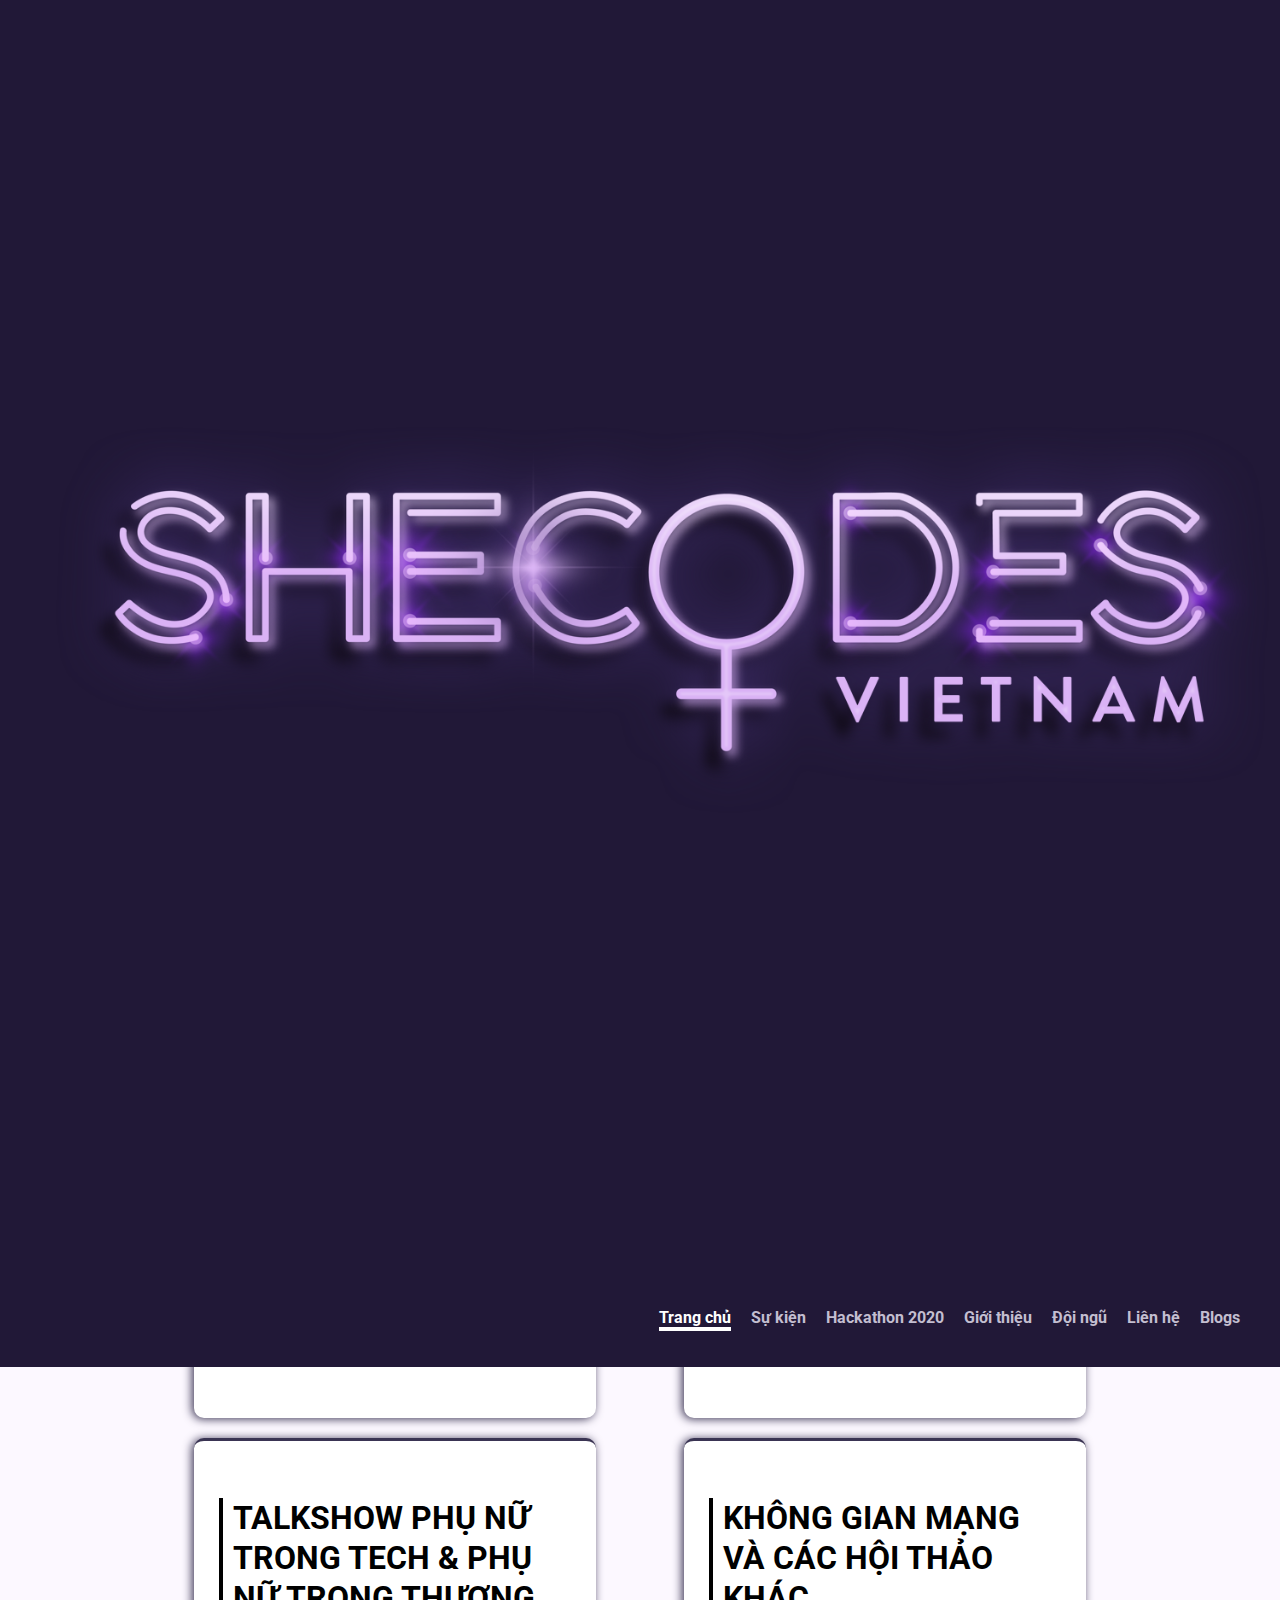
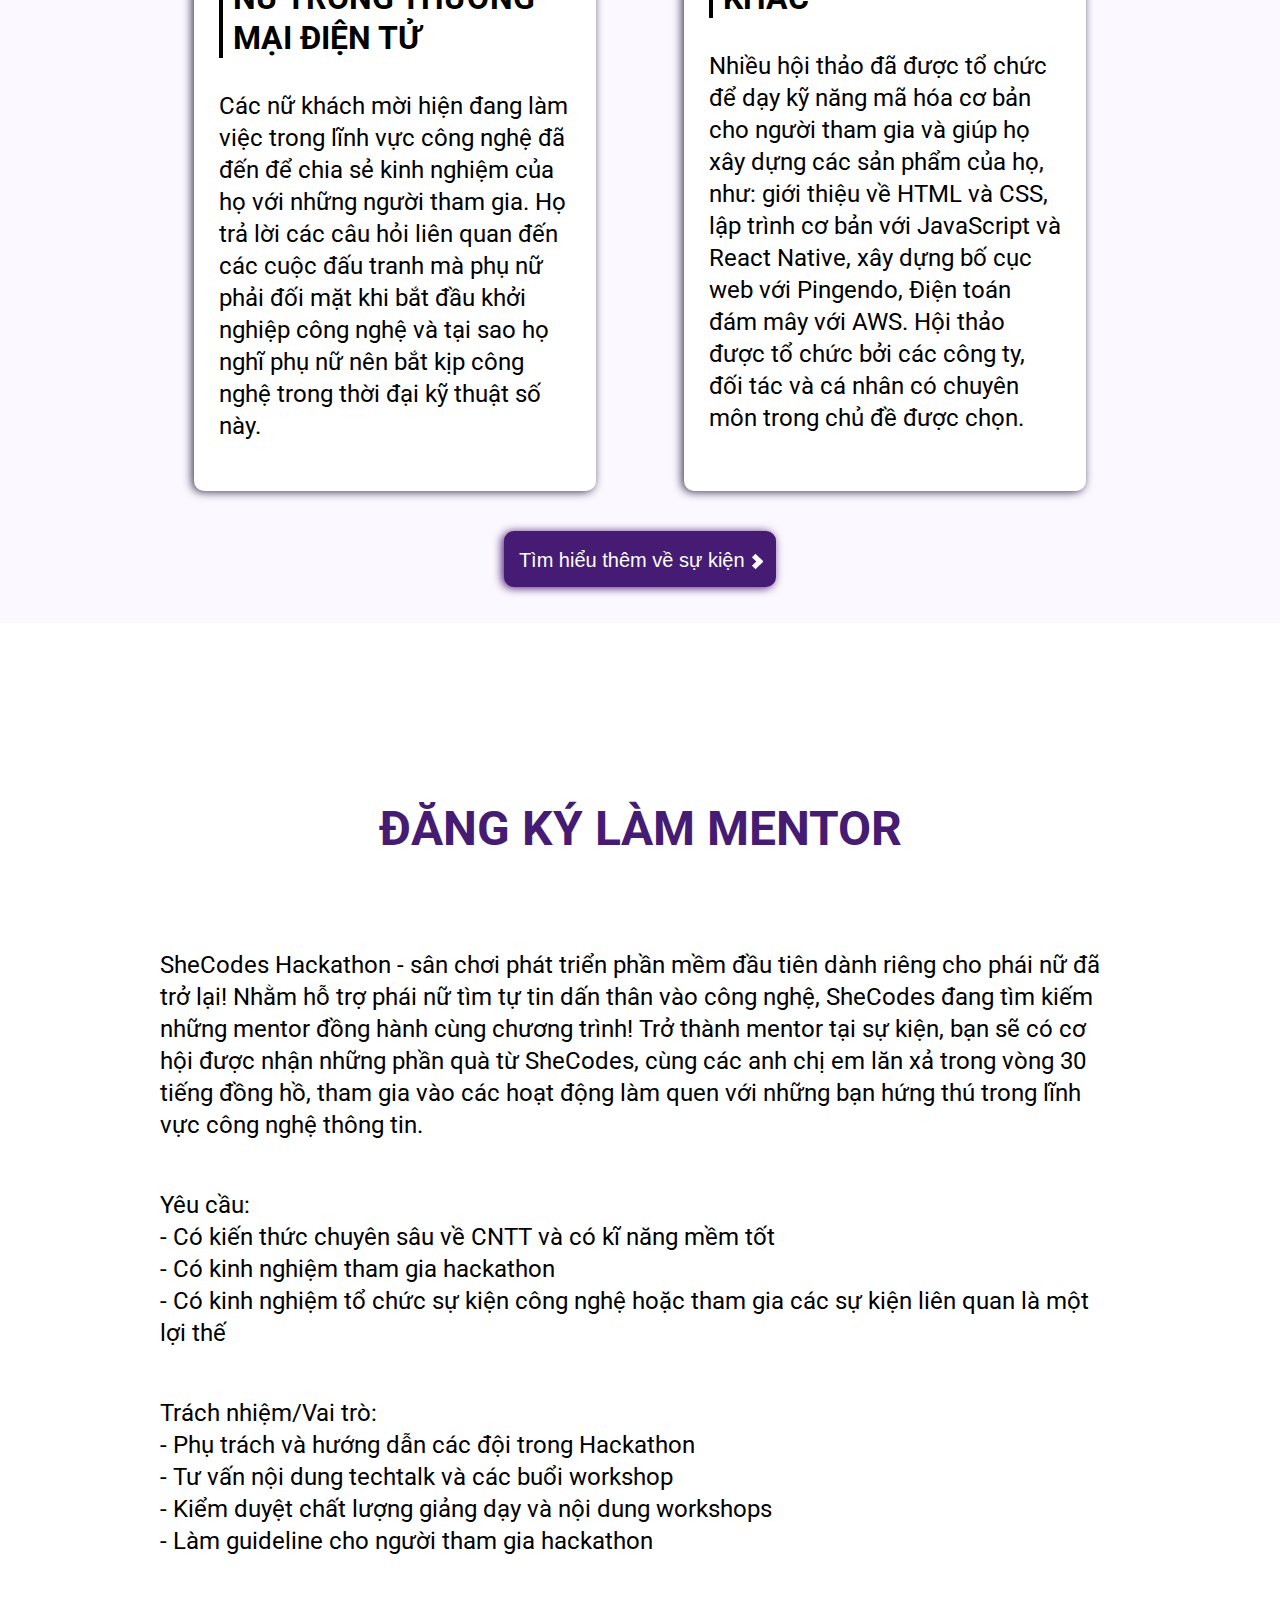
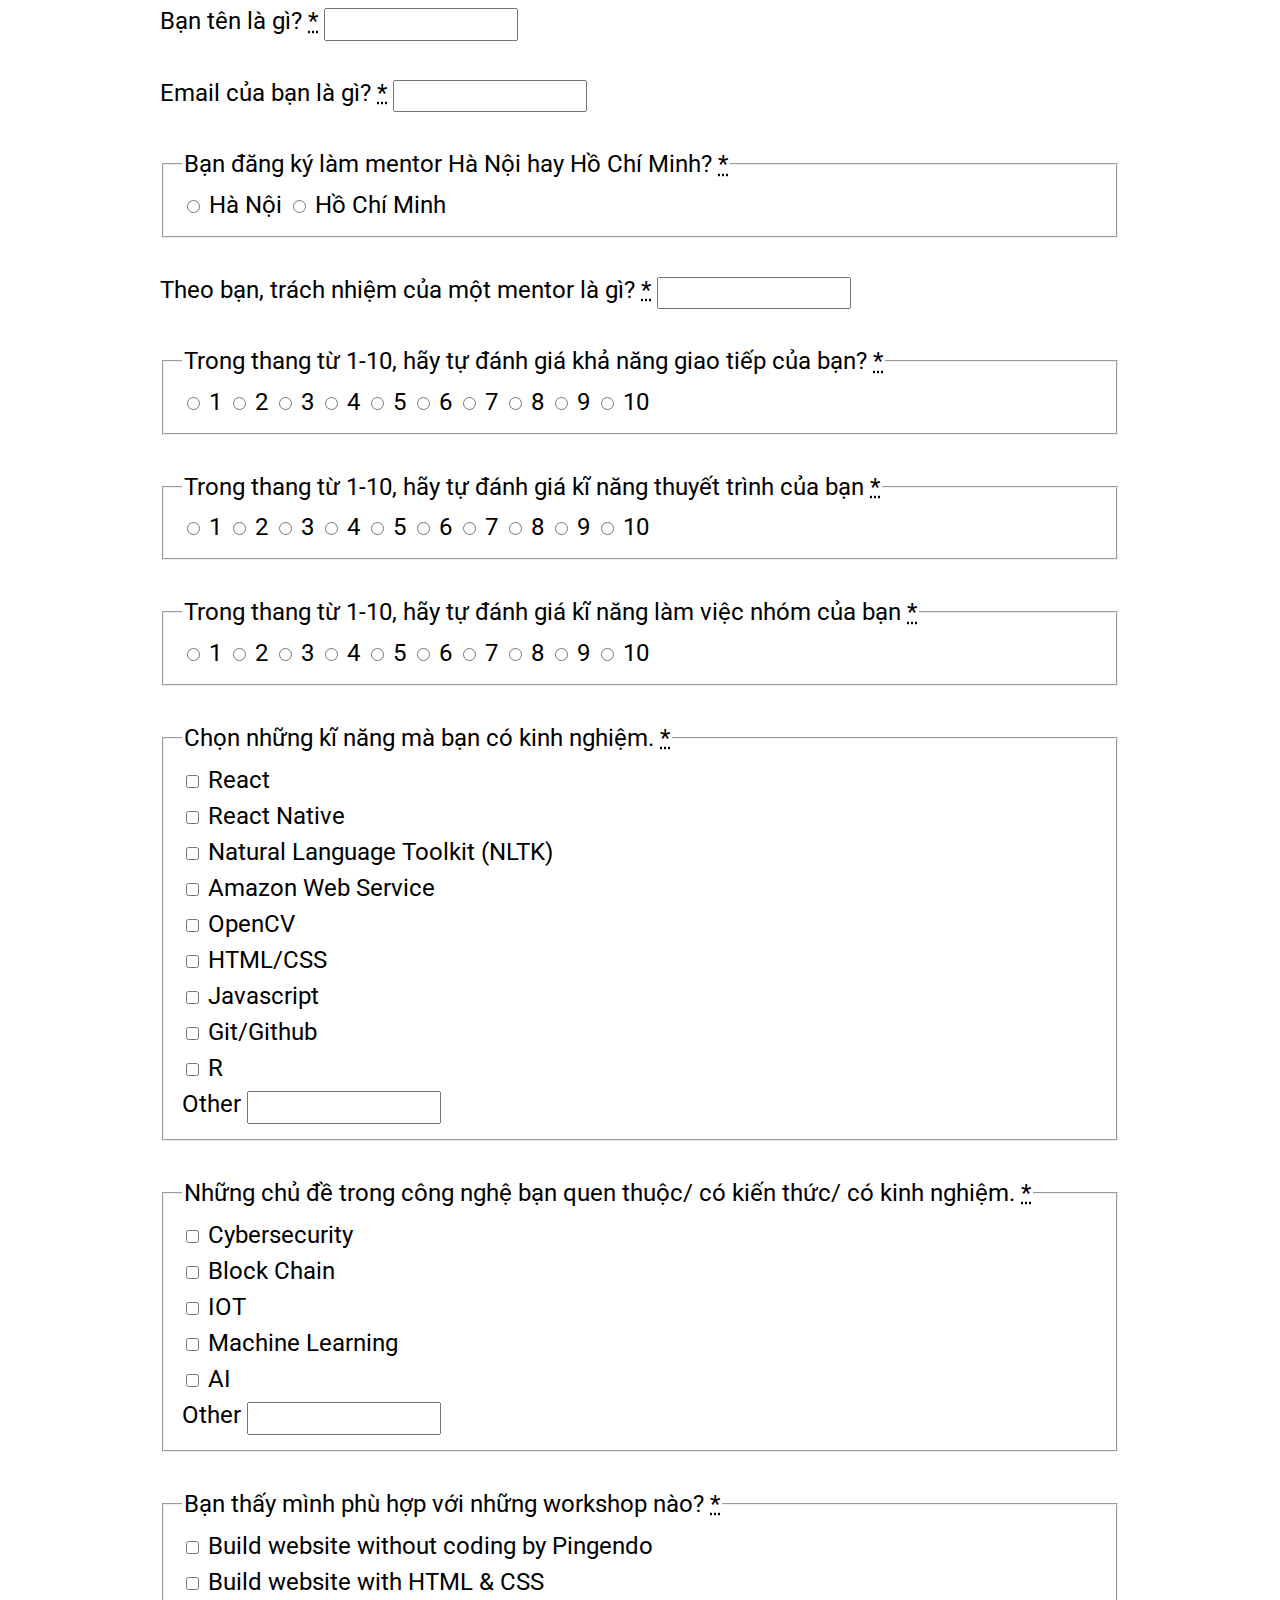
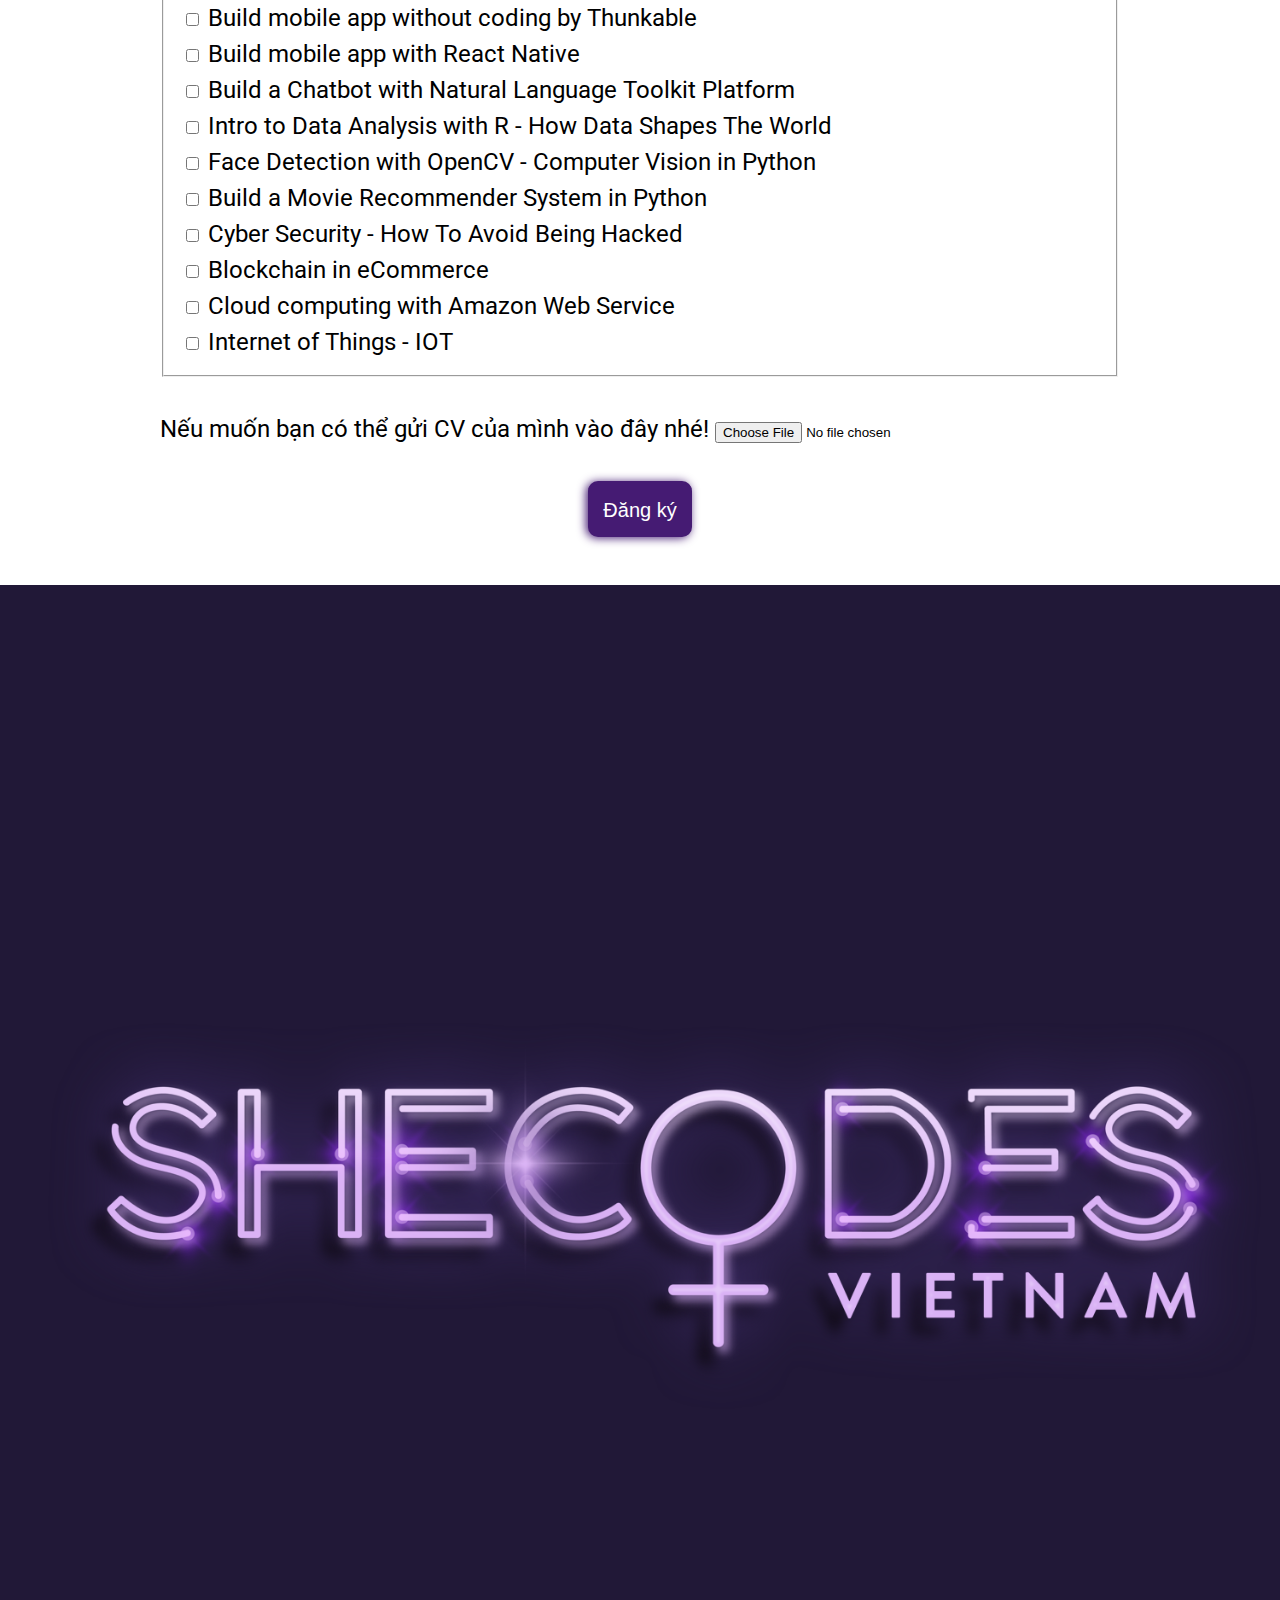
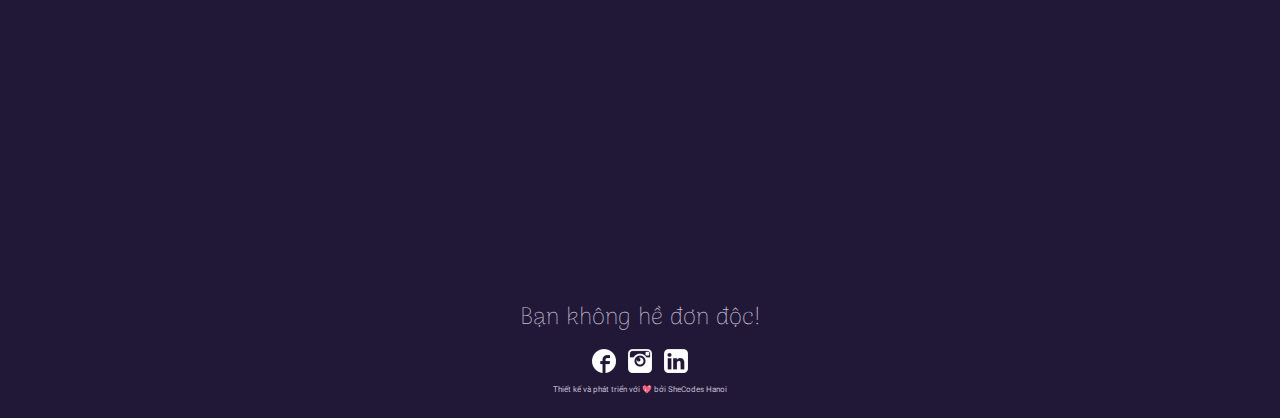
==== commit 39a4a6a4: "add reset to radio buttons" ====
--- a/index.html
+++ b/index.html
@@ -544,18 +544,28 @@
             mentorForm['techfield'][j].checked = false;
           }
           
-          for (var k = 0; k < mentorForm['workshop'].length - 1; k++) {
+          for (var k = 0; k < mentorForm['workshop'].length; k++) {
             mentorForm['workshop'][k].checked = false;
           }
 
           mentorForm['name'].value 
             = mentorForm['email'].value = '';
 
-          mentorForm['location'].checked
-            = mentorForm['communication'].checked 
-            = mentorForm['presentation'].checked
-            = mentorForm['collaboration'].checked
-            = false;
+          mentorForm['location'].forEach(function(input) {
+            input.checked = false;
+          });
+
+          mentorForm['communication'].forEach(function(input) {
+            input.checked = false;
+          }); 
+
+          mentorForm['presentation'].forEach(function(input) {
+            input.checked = false;
+          });
+
+          mentorForm['collaboration'].forEach(function(input) {
+            input.checked = false;
+          });
 
           mentorForm['responsibility'].value = '';
 
--- a/styles/homepage/index.css
+++ b/styles/homepage/index.css
@@ -76,7 +76,6 @@
 input[type='text'],
 input[type='email'] {
 	padding: 0.5em;
-	width: 30em;
 }
 
 i {
